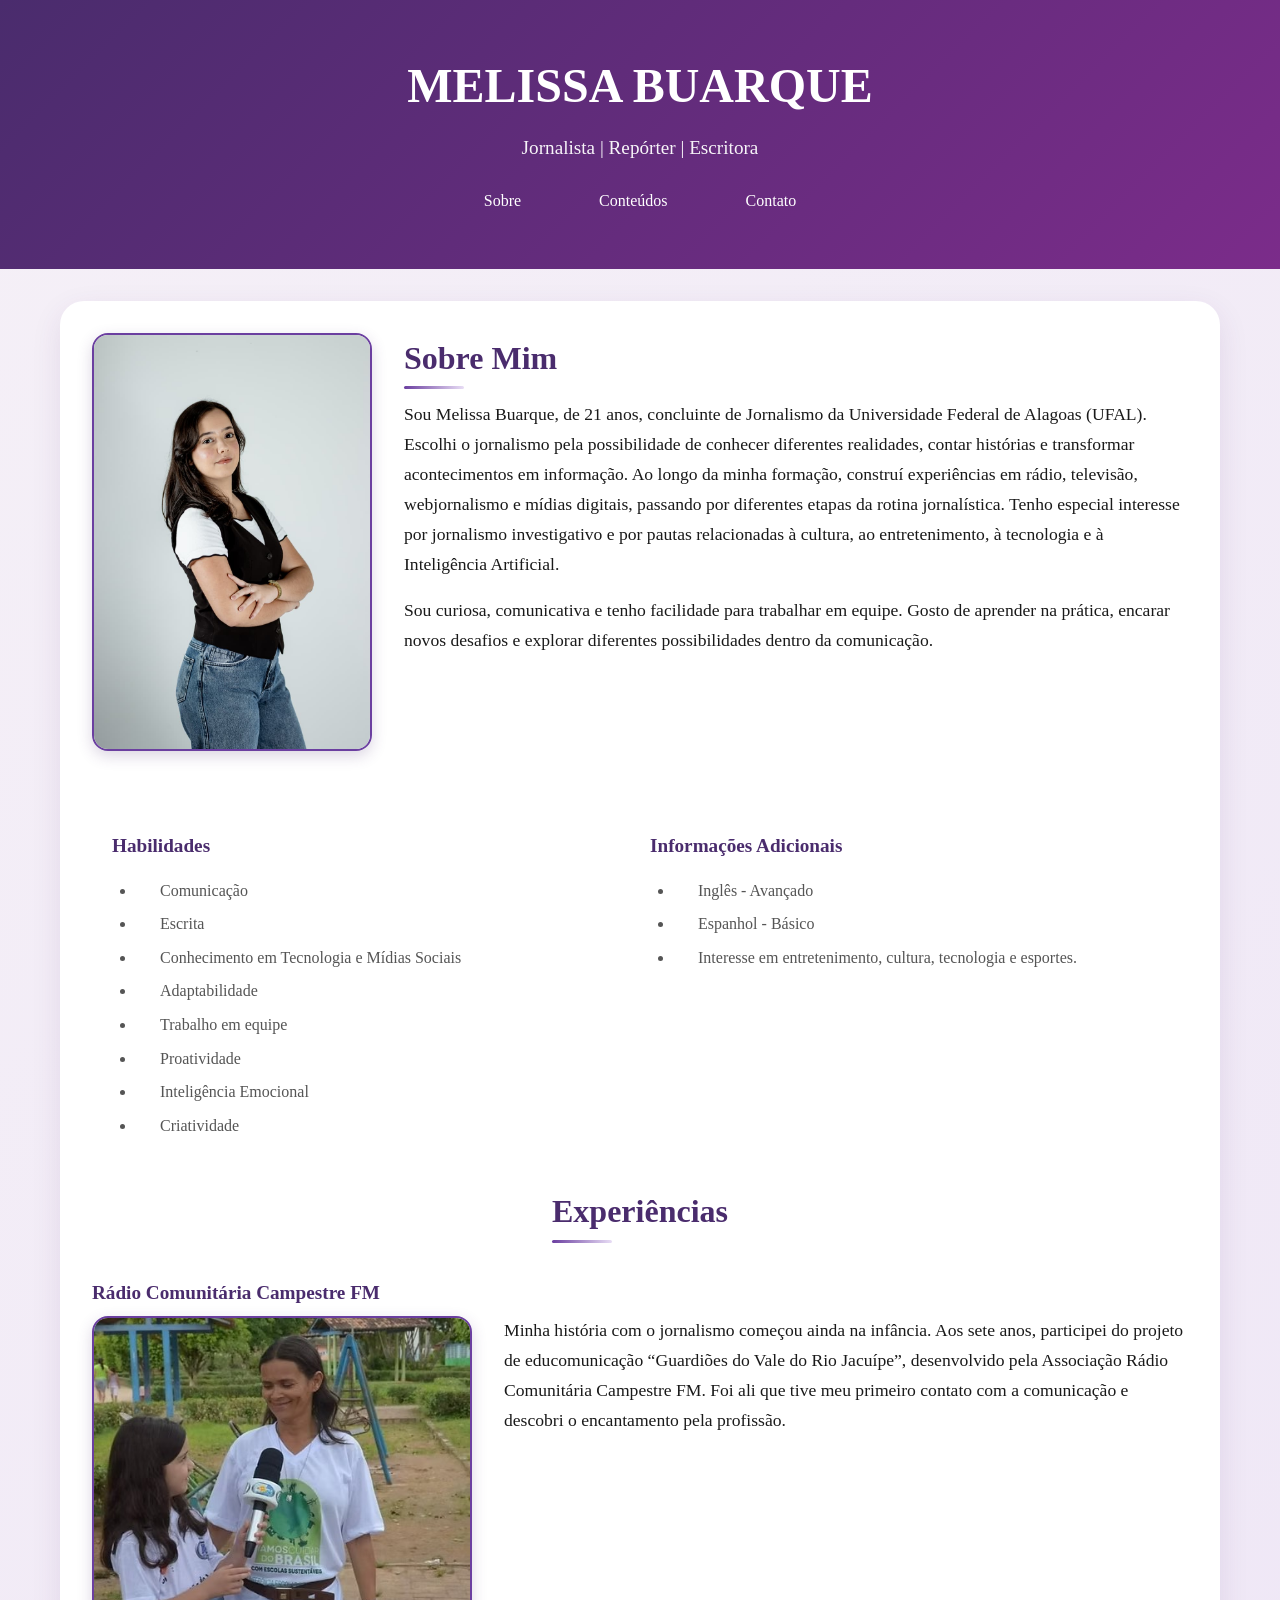
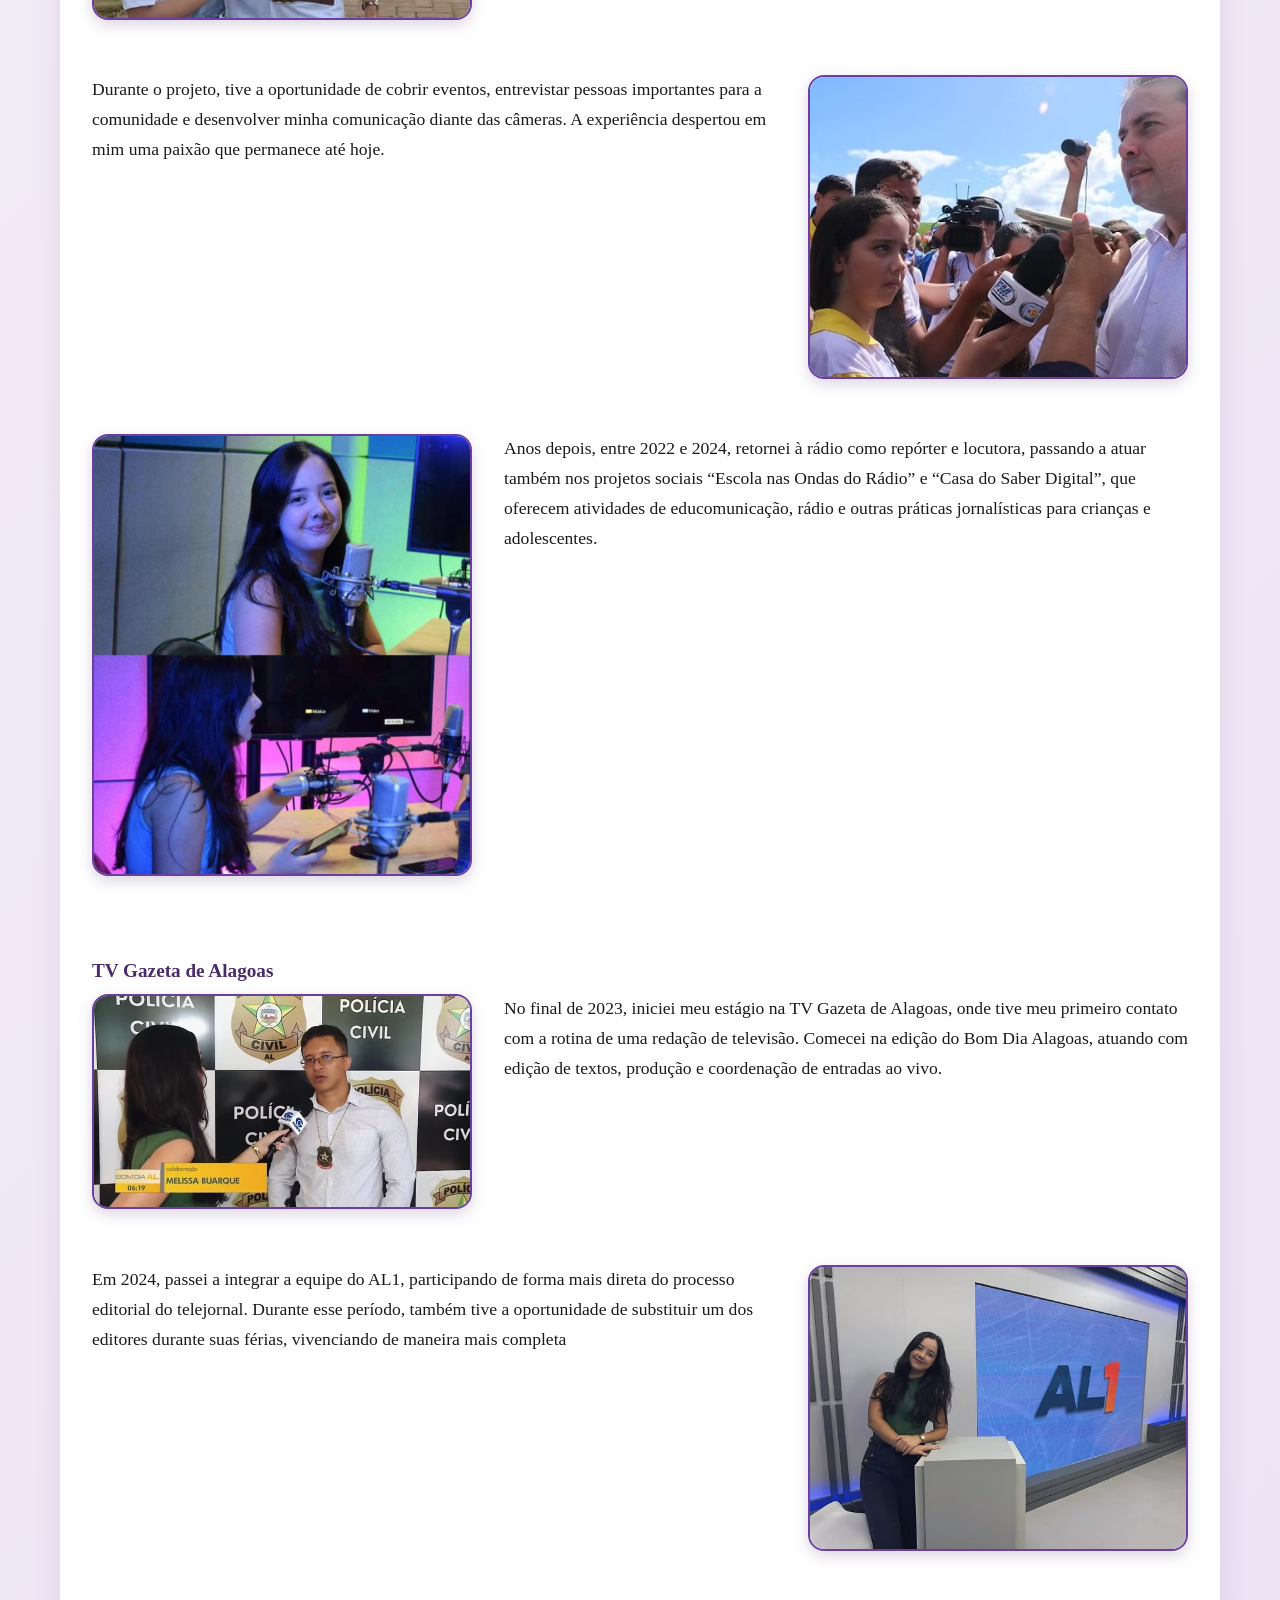
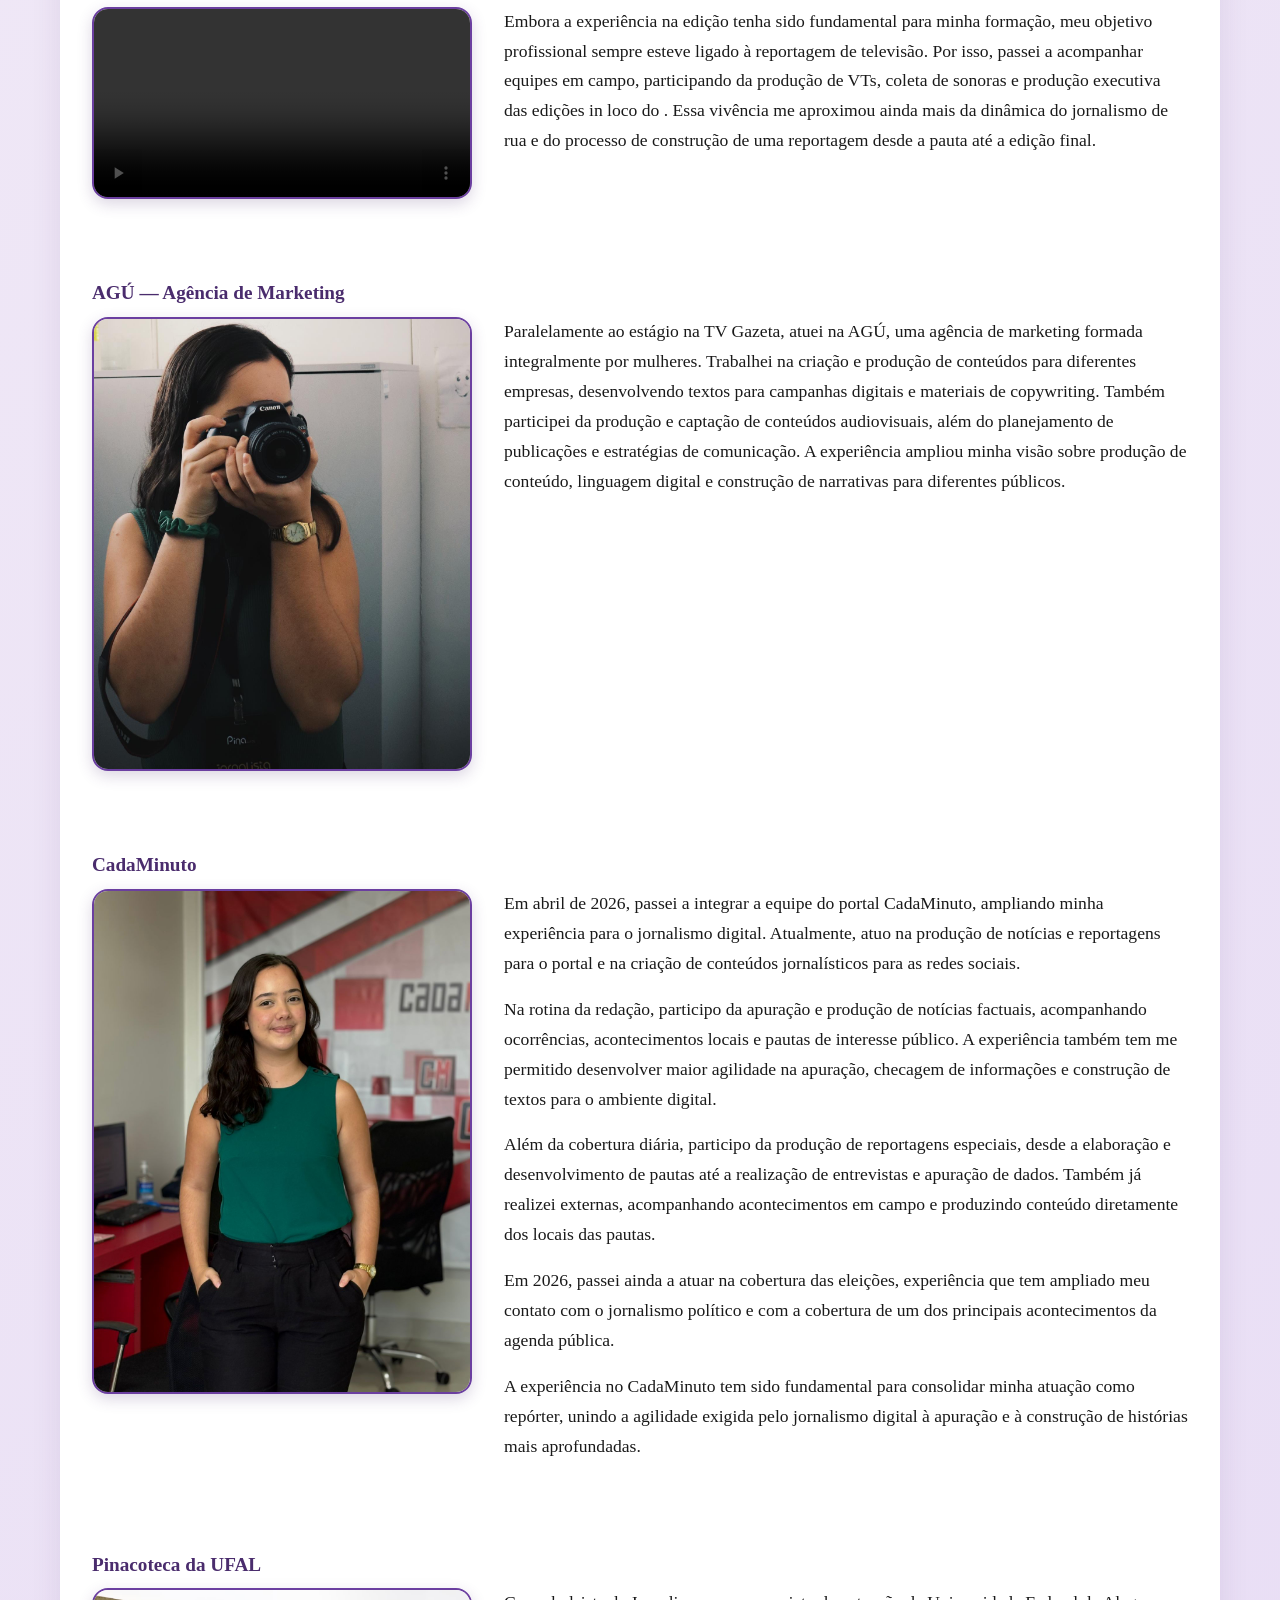
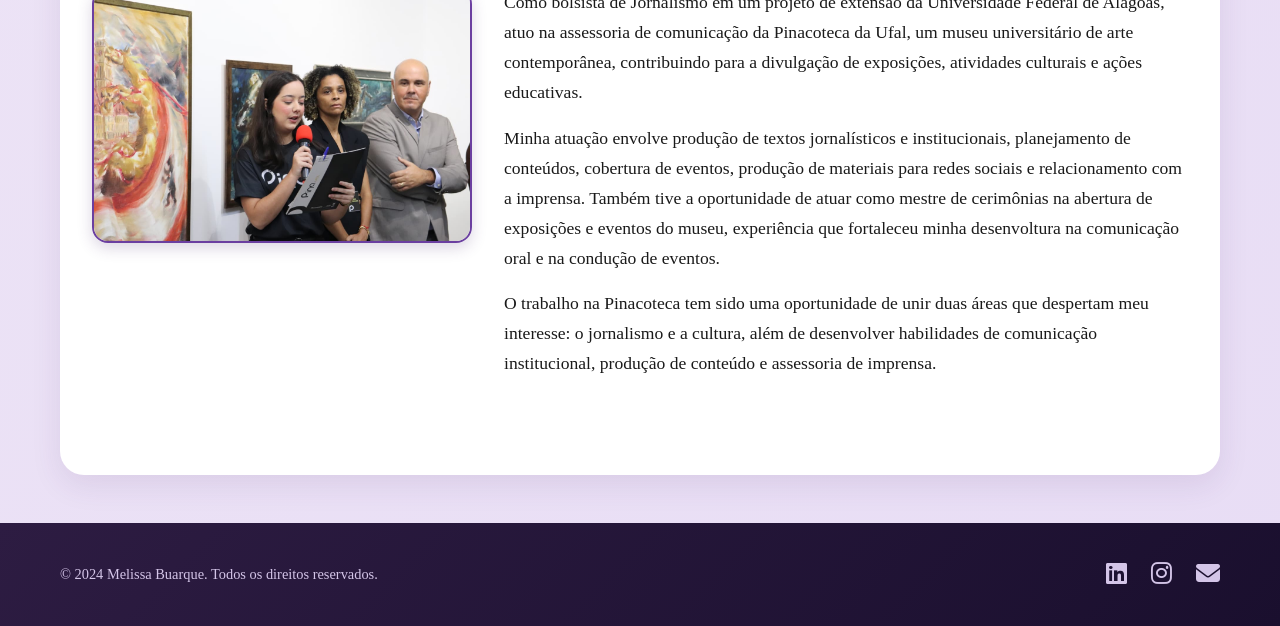
==== index.html @ 9eb751c6 "rename sobre.html to index.html" ====
<!DOCTYPE html>
<html lang="pt-br">

<head>
    <meta charset="UTF-8">
    <meta name="viewport" content="width=device-width, initial-scale=1.0">
    <title>Melissa Buarque - sobre</title>
    <link rel="stylesheet" href="css/style.css">
    <link rel="stylesheet" href="https://cdnjs.cloudflare.com/ajax/libs/font-awesome/6.5.1/css/all.min.css">
    <script src="js/backtop.js" defer></script>
</head>

<body>
    <!-- ========== HEADER (carregado via JS) ========== -->
    <div id="header-placeholder"></div>

    <main class="container">

        <section class="page">
            <div class="sobre-grid">
                <div class="imagem">
                    <img src="fotos-mel/mel-1.jpeg" alt="Melissa Buarque" id="foto-perfil">
                </div>

                <div class="texto">
                    <h2>Sobre Mim</h2>
                    <p>Sou Melissa Buarque, de 21 anos, concluinte de Jornalismo da Universidade Federal de Alagoas
                        (UFAL).
                        Escolhi o jornalismo pela possibilidade de conhecer diferentes realidades, contar histórias e
                        transformar acontecimentos em informação.
                        Ao longo da minha formação, construí experiências em rádio, televisão, webjornalismo e mídias
                        digitais, passando por diferentes etapas da rotina jornalística. Tenho especial interesse por
                        jornalismo investigativo e por pautas relacionadas à cultura, ao entretenimento, à tecnologia e
                        à
                        Inteligência Artificial.
                    </p>

                    <p>
                        Sou curiosa, comunicativa e tenho facilidade para trabalhar em equipe. Gosto de aprender na
                        prática,
                        encarar novos desafios e explorar diferentes possibilidades dentro da comunicação.
                    </p>
                </div>
            </div>

            <div class="info-grid">
                <div class="texto">
                    <h3>Habilidades</h3>
                    <ul class="lista-habilidades">
                        <li>Comunicação</li>
                        <li>Escrita</li>
                        <li>Conhecimento em Tecnologia e Mídias Sociais</li>
                        <li>Adaptabilidade</li>
                        <li>Trabalho em equipe</li>
                        <li>Proatividade</li>
                        <li>Inteligência Emocional</li>
                        <li>Criatividade</li>
                    </ul>
                </div>

                <div class="texto">
                    <h3>Informações Adicionais</h3>
                    <ul>
                        <li>Inglês - Avançado</li>
                        <li>Espanhol - Básico</li>
                        <li>Interesse em entretenimento, cultura, tecnologia e esportes.</li>
                    </ul>
                </div>
            </div>

            <div class="exp-grid">
                <div class="exp-titulo">
                    <h2>Experiências</h2>
                </div>

                <div class="texto">
                    <h3>Rádio Comunitária Campestre FM</h3>
                </div>

                <div class="exp-bloco">
                    <div class="imagem">
                        <img src="fotos-mel/mel-2.jpeg" alt="Melissa Buarque" id="foto-perfil">
                    </div>

                    <div class="texto">
                        <p>
                            Minha história com o jornalismo começou ainda na infância. Aos sete anos, participei do
                            projeto de educomunicação “Guardiões do Vale do Rio Jacuípe”, desenvolvido pela Associação
                            Rádio Comunitária Campestre FM. Foi ali que tive meu primeiro contato com a comunicação e
                            descobri o encantamento pela profissão.
                        </p>
                    </div>
                </div>

                <div class="exp-bloco-reverse">
                    <div class="texto">
                        <p>
                            Durante o projeto, tive a oportunidade de cobrir eventos, entrevistar pessoas importantes
                            para a comunidade e desenvolver minha comunicação diante das câmeras. A experiência
                            despertou em mim uma paixão que permanece até hoje.
                        </p>
                    </div>

                    <div class="imagem">
                        <img src="fotos-mel/mel-3.jpeg" alt="Melissa Buarque" id="foto-perfil">
                    </div>
                </div>

                <div class="exp-bloco">
                    <div class="imagem">
                        <img src="fotos-mel/mel-4.jpeg" alt="Melissa Buarque" id="foto-perfil">
                    </div>

                    <div class="texto">
                        <p>
                            Anos depois, entre 2022 e 2024, retornei à rádio como repórter e locutora, passando a atuar
                            também nos projetos sociais “Escola nas Ondas do Rádio” e “Casa do Saber Digital”, que
                            oferecem atividades de educomunicação, rádio e outras práticas jornalísticas para crianças e
                            adolescentes.
                        </p>
                    </div>
                </div>

                <div class="texto">
                    <h3>TV Gazeta de Alagoas</h3>
                </div>

                <div class="exp-bloco">
                    <div class="imagem">
                        <img src="fotos-mel/mel-5.jpeg" alt="Melissa Buarque" id="foto-perfil">
                    </div>

                    <div class="texto">
                        <p>
                            No final de 2023, iniciei meu estágio na TV Gazeta de Alagoas, onde tive meu primeiro
                            contato
                            com a rotina de uma redação de televisão. Comecei na edição do Bom Dia Alagoas, atuando com
                            edição de textos, produção e coordenação de entradas ao vivo.
                        </p>
                    </div>
                </div>

                <div class="exp-bloco-reverse">
                    <div class="texto">
                        <p>
                            Em 2024, passei a integrar a equipe do AL1, participando de forma mais direta do processo
                            editorial do telejornal. Durante esse período, também tive a oportunidade de substituir um
                            dos editores durante suas férias, vivenciando de maneira mais completa
                        </p>
                    </div>

                    <div class="imagem">
                        <img src="fotos-mel/mel-6.jpeg" alt="Melissa Buarque" id="foto-perfil">
                    </div>
                </div>

                <div class="exp-bloco">
                    <div class="video-container">
                        <video controls width="100%" height="auto" id="foto-perfil">
                            <source src="fotos-mel/mel-video.mp4" type="video/mp4">
                            Seu navegador não suporta a reprodução de vídeos.
                        </video>
                    </div>

                    <div class="texto">
                        <p>
                            Embora a experiência na edição tenha sido fundamental para minha formação, meu objetivo
                            profissional sempre esteve ligado à reportagem de televisão. Por isso, passei a acompanhar
                            equipes em campo, participando da produção de VTs, coleta de sonoras e produção executiva
                            das edições in loco do . Essa vivência me aproximou ainda mais da dinâmica do jornalismo de
                            rua e do processo de construção de uma reportagem desde a pauta até a edição final.
                        </p>
                    </div>
                </div>

                <div class="texto">
                    <h3>AGÚ — Agência de Marketing</h3>
                </div>

                <div class="exp-bloco">
                    <div class="imagem">
                        <img src="fotos-mel/mel-7.jpeg" alt="Melissa Buarque" id="foto-perfil">
                    </div>

                    <div class="texto">
                        <p>
                            Paralelamente ao estágio na TV Gazeta, atuei na AGÚ, uma agência de marketing formada
                            integralmente por mulheres. Trabalhei na criação e produção de conteúdos para diferentes
                            empresas, desenvolvendo textos para campanhas digitais e materiais de copywriting.
                            Também participei da produção e captação de conteúdos audiovisuais, além do planejamento de
                            publicações e estratégias de comunicação. A experiência ampliou minha visão sobre produção
                            de conteúdo, linguagem digital e construção de narrativas para diferentes públicos.

                        </p>
                    </div>
                </div>

                <div class="texto">
                    <h3>CadaMinuto</h3>
                </div>

                <div class="exp-bloco">
                    <div class="imagem">
                        <img src="fotos-mel/mel-8.jpeg" alt="Melissa Buarque" id="foto-perfil">
                    </div>

                    <div class="texto">
                        <p>
                            Em abril de 2026, passei a integrar a equipe do portal CadaMinuto, ampliando minha
                            experiência para o jornalismo digital. Atualmente, atuo na produção de notícias e
                            reportagens para o portal e na criação de conteúdos jornalísticos para as redes sociais.
                        </p>

                        <p>
                            Na rotina da redação, participo da apuração e produção de notícias factuais, acompanhando
                            ocorrências, acontecimentos locais e pautas de interesse público. A experiência também tem
                            me permitido desenvolver maior agilidade na apuração, checagem de informações e construção
                            de textos para o ambiente digital.
                        </p>

                        <p>
                            Além da cobertura diária, participo da produção de reportagens especiais, desde a elaboração
                            e desenvolvimento de pautas até a realização de entrevistas e apuração de dados. Também já
                            realizei externas, acompanhando acontecimentos em campo e produzindo conteúdo diretamente
                            dos locais das pautas.
                        </p>

                        <p>
                            Em 2026, passei ainda a atuar na cobertura das eleições, experiência que tem ampliado meu
                            contato com o jornalismo político e com a cobertura de um dos principais acontecimentos da
                            agenda pública.
                        </p>

                        <p>
                            A experiência no CadaMinuto tem sido fundamental para consolidar minha atuação como
                            repórter, unindo a agilidade exigida pelo jornalismo digital à apuração e à construção de
                            histórias mais aprofundadas.
                        </p>
                    </div>
                </div>

                <div class="texto">
                    <h3>Pinacoteca da UFAL</h3>
                </div>

                <div class="exp-bloco">
                    <div class="imagem">
                        <img src="fotos-mel/mel-9.jpeg" alt="Melissa Buarque" id="foto-perfil">
                    </div>

                    <div class="texto">
                        <p>
                            Como bolsista de Jornalismo em um projeto de extensão da Universidade Federal de Alagoas,
                            atuo na assessoria de comunicação da Pinacoteca da Ufal, um museu universitário de arte
                            contemporânea, contribuindo para a divulgação de exposições, atividades culturais e ações
                            educativas.
                        </p>

                        <p>
                            Minha atuação envolve produção de textos jornalísticos e institucionais, planejamento de
                            conteúdos, cobertura de eventos, produção de materiais para redes sociais e relacionamento
                            com a imprensa. Também tive a oportunidade de atuar como mestre de cerimônias na abertura de
                            exposições e eventos do museu, experiência que fortaleceu minha desenvoltura na comunicação
                            oral e na condução de eventos.
                        </p>

                        <p>
                            O trabalho na Pinacoteca tem sido uma oportunidade de unir duas áreas que despertam meu
                            interesse: o jornalismo e a cultura, além de desenvolver habilidades de comunicação
                            institucional, produção de conteúdo e assessoria de imprensa.
                        </p>
                    </div>
                </div>
            </div>
        </section>


    </main>

    <div id="footer-placeholder"></div>

    <script>
        fetch('components/header.html')
            .then(response => response.text())
            .then(data => document.getElementById('header-placeholder').innerHTML = data);

        fetch('components/footer.html')
            .then(response => response.text())
            .then(data => document.getElementById('footer-placeholder').innerHTML = data);
    </script>
</body>

</html>
---- css/style.css ----
/* ============================================================ */
/* RESET E ESTILOS BASE                                         */
/* ============================================================ */
* {
    margin: 0;
    padding: 0;
    box-sizing: border-box;
}

html {
    scroll-behavior: smooth;
}

body {
    font-family: 'Poppins', 'Georgia', serif;
    line-height: 1.6;
    color: #1a1a1a;
    background: linear-gradient(135deg, #f5f0f7 0%, #e8ddf5 100%);
    min-height: 100vh;
}

.container {
    max-width: 1200px;
    margin: 0 auto;
    padding: 0 20px;
}

/* ============================================================ */
/* HEADER E NAVEGAÇÃO                                           */
/* ============================================================ */
header {
    background: linear-gradient(135deg, #4a2c6d 0%, #7b2c8a 50%, #4a2c6d 100%);
    background-size: 200% 200%;
    animation: gradientShift 5s ease infinite;
    color: white;
    padding: 3rem 0;
    text-align: center;
    margin-bottom: 2rem;
    position: relative;
    overflow: hidden;
}

header h1 {
    font-size: 3rem;
    margin-bottom: 0.5rem;
    position: relative;
    animation: fadeInDown 0.8s ease;
}

.tagline {
    font-size: 1.2rem;
    opacity: 0.95;
    margin-bottom: 1rem;
    animation: fadeInUp 0.8s ease;
}

nav {
    display: flex;
    justify-content: center;
    flex-wrap: wrap;
    gap: 0.5rem;
}

nav a {
    color: white;
    text-decoration: none;
    margin: 0 15px;
    padding: 8px 20px;
    border-radius: 25px;
    transition: all 0.3s ease;
    position: relative;
    display: inline-block;
}

nav a:hover {
    background: rgba(255, 255, 255, 0.2);
    transform: translateY(-2px);
}

/* ============================================================ */
/* PÁGINA – ESTRUTURA PRINCIPAL                          */
/* ============================================================ */
.page {
    background: white;
    border-radius: 24px;
    padding: 2rem;
    margin: 2rem 0;
    box-shadow: 0 10px 30px rgba(74, 44, 109, 0.1);
    animation: fadeIn 1s ease;
}

/* ----- INTRODUÇÃO (foto + texto) ----- */
.sobre-grid {
    display: grid;
    grid-template-columns: 280px 1fr;
    gap: 2rem;
    align-items: start;
    margin-bottom: 3rem;
}

.imagem {
    text-align: center;
}

#foto-perfil {
    width: 100%;
    max-width: 400px;
    height: auto;
    border-radius: 16px;
    object-fit: cover;
    border: 2px solid #6b3fa0;
    box-shadow: 0 5px 15px rgba(74, 44, 109, 0.2);
    transition: box-shadow 0.3s ease;
}

#foto-perfil:hover {
    box-shadow: 0 8px 25px rgba(74, 44, 109, 0.3);
}

/* ----- HABILIDADES E INFORMAÇÕES ----- */
.info-grid {
    display: grid;
    grid-template-columns: 1fr 1fr;
    padding-left: 20px;
    margin-bottom: 2rem;
}

/* ----- EXPERIÊNCIAS ----- */
.exp-grid {
    display: grid;
    grid-template-rows: auto;
}

.exp-titulo {
    text-align: center;
}

.exp-bloco {
    display: grid;
    grid-template-columns: 380px 1fr;
    gap: 2rem;
    align-items: start;
    margin-bottom: 3rem;
}

.exp-bloco-reverse {
    display: grid;
    grid-template-columns: 1fr 380px;
    gap: 2rem;
    align-items: start;
    margin-bottom: 3rem;
}

/* ----- CONTEÚDOS ----- */
.conteudo-card {
    display: grid;
    grid-template-columns: 250px 1fr;
    gap: 2rem;
    margin-bottom: 3rem;
    animation: fadeInUp 1s ease forwards;
    box-shadow: 0 5px 20px rgba(74, 44, 109, 0.15);
}

article .data {
    font-size: 0.85rem;
    color: #8b6cb0;
    margin-bottom: 1rem;
    font-family: 'Courier New', monospace;
    display: inline-block;
    padding: 2px 8px;
    background: #f5f0f7;
    border-radius: 20px;
}

article #foto-conteudo {
    width: 100%;
    max-width: 400px;
    height: auto;
    border-radius: 16px;
    object-fit: cover;
    box-shadow: 0 5px 15px rgba(74, 44, 109, 0.2);
    transition: box-shadow 0.3s ease;
}

.categoria-tag {
    display: inline-block;
    font-size: 0.7rem;
    letter-spacing: 0.06rem;
    text-transform: uppercase;
    color: #6b3fa0;
    background: #f5f0f7;
    border-radius: 999px;
    padding: 0.28rem 0.75rem;
}

.card-link {
    display: inline-block;
    color: #6b3fa0;
    text-decoration: none;
    font-weight: bold;
    position: relative;
    padding-bottom: 2px;
}

.card-link::after {
    content: '';
    position: absolute;
    width: 0;
    height: 2px;
    bottom: 0;
    left: 0;
    background: #6b3fa0;
    transition: width 0.3s ease;
}

.card-link:hover::after {
    width: 100%;
}

.categoria-header a {
    color: #6b3fa0;
    font-weight: bold;
    text-decoration: none;
}


/* ----- ESTILOS COMUNS PARA TEXTOS DENTRO DE .exp-bloco----- */
.exp-titulo h2 {
    color: #4a2c6d;
    font-size: 2rem;
    margin-bottom: 1rem;
    position: relative;
    display: inline-block;
}

.exp-titulo h2::after {
    content: '';
    position: absolute;
    bottom: -5px;
    left: 0;
    width: 60px;
    height: 3px;
    background: linear-gradient(90deg, #6b3fa0, #e8ddf5);
    border-radius: 3px;
}

/* ----- ESTILOS COMUNS PARA TEXTOS DENTRO DE .categoria-header----- */
.categoria-header {
    display: flex;
    align-items: baseline;
    justify-content: space-between;
    gap: 1rem;
    margin-bottom: 0.5rem;
}

.categoria-header h2 {
    color: #4a2c6d;
    font-size: 2rem;
    margin-bottom: 1rem;
    position: relative;
    display: inline-block;
}

.categoria-header h2::after {
    content: '';
    position: absolute;
    bottom: -5px;
    left: 0;
    width: 1100px;
    height: 2px;
    background: #6b3fa0;
    border-radius: 3px;
}

/* ----- ESTILOS COMUNS PARA TEXTOS DENTRO DE .texto E #conteudo-texto ----- */
.texto h2,
#conteudo-texto h2 {
    color: #4a2c6d;
    font-size: 2rem;
    margin-bottom: 1rem;
    position: relative;
    display: inline-block;
}

.texto h2::after {
    content: '';
    position: absolute;
    bottom: -5px;
    left: 0;
    width: 60px;
    height: 3px;
    background: linear-gradient(90deg, #6b3fa0, #e8ddf5);
    border-radius: 3px;
}

.texto p,
#conteudo-texto p {
    margin-bottom: 1rem;
    font-size: 1.1rem;
    line-height: 1.7;
}

.texto h3,
#conteudo-texto h3 {
    color: #4a2c6d;
    margin: 1.5rem 0 0.5rem;
    font-size: 1.2rem;
    display: inline-block;
}

.texto ul,
#conteudo-texto ul {
    margin: 0.5rem 0 1rem 1.5rem;
}

.texto li,
#conteudo-texto li {
    margin: 0.5rem 0;
    color: #555;
    padding-left: 1.5rem;
    position: relative;
}

/* Página da matéria individual */
.materia-container {
    max-width: 800px;
    animation: fadeIn 0.6s ease;
}

article {
    background: white;
    padding: 2rem;
    border-radius: 20px;
    box-shadow: 0 10px 30px rgba(74, 44, 109, 0.1);
    margin: 2rem 0;
}

article h1 {
    font-size: 2rem;
    margin-bottom: 0.5rem;
    color: #4a2c6d;
}

article #conteudo-data {
    display: block;
    color: #8b6cb0;
    margin-bottom: 2rem;
    border-bottom: 2px solid #e8ddf5;
    padding-bottom: 0.5rem;
}

article img {
    max-width: 100%;
    height: auto;
    margin: 1rem 0;
    border-radius: 12px;
    transition: transform 0.3s ease;
}

/* ============================================================ */
/* CONTATO (ícones)                                            */
/* ============================================================ */
#contato {
    background: white;
    border-radius: 20px;
    padding: 2rem;
    margin: 2rem 0;
    box-shadow: 0 5px 20px rgba(74, 44, 109, 0.1);
}

#contato h2 {
    color: #4a2c6d;
    margin-bottom: 1rem;
}

#contato p {
    margin: 0.8rem 0;
}

#contato a {
    color: #6b3fa0;
    text-decoration: none;
    transition: all 0.3s ease;
    display: inline-block;
}

#contato a:hover {
    color: #4a2c6d;
    transform: translateX(5px);
}

.social-links {
    display: flex;
    gap: 1.5rem;
    justify-content: center;
    margin-top: 1rem;
}

.social-links a {
    color: #6b3fa0;
    font-size: 2rem;
    transition: all 0.3s ease;
    display: inline-block;
}

.social-links a:hover {
    color: #4a2c6d;
    transform: translateY(-3px);
}

/* ============================================================ */
/* FOOTER                                                       */
/* ============================================================ */
footer {
    background: linear-gradient(135deg, #2d1c42, #1a0f2e);
    color: #d4c5e8;
    padding: 2rem 0;
    margin-top: 3rem;
}

.footer-container {
    display: flex;
    justify-content: space-between;
    align-items: center;
    flex-wrap: wrap;
    gap: 1rem;
}

.copyright {
    font-size: 0.9rem;
}

.footer-social {
    display: flex;
    gap: 1.5rem;
}

.footer-social a {
    color: #d4c5e8;
    font-size: 1.5rem;
    transition: all 0.3s ease;
}

.footer-social a:hover {
    color: #6b3fa0;
    transform: translateY(-3px);
}

/* ============================================================ */
/* ANIMAÇÕES                                                    */
/* ============================================================ */
@keyframes gradientShift {
    0% {
        background-position: 0% 50%;
    }

    50% {
        background-position: 100% 50%;
    }

    100% {
        background-position: 0% 50%;
    }
}

@keyframes fadeInDown {
    from {
        opacity: 0;
        transform: translateY(-20px);
    }

    to {
        opacity: 1;
        transform: translateY(0);
    }
}

@keyframes fadeInUp {
    from {
        opacity: 0;
        transform: translateY(20px);
    }

    to {
        opacity: 1;
        transform: translateY(0);
    }
}

@keyframes fadeIn {
    from {
        opacity: 0;
    }

    to {
        opacity: 1;
    }
}

/* Botão flutuante "Voltar ao topo" */
.back-to-top {
    position: fixed;
    bottom: 30px;
    right: 30px;
    background: #6b3fa0;
    color: white;
    width: 50px;
    height: 50px;
    border-radius: 50%;
    display: flex;
    align-items: center;
    justify-content: center;
    text-decoration: none;
    opacity: 0;
    visibility: hidden;
    transition: all 0.3s ease;
    box-shadow: 0 5px 15px rgba(74, 44, 109, 0.3);
    z-index: 1000;
}

.back-to-top.show {
    opacity: 1;
    visibility: visible;
}

.back-to-top:hover {
    background: #4a2c6d;
    transform: translateY(-3px);
}

/* ============================================================ */
/* RESPONSIVIDADE                                               */
/* ============================================================ */

/* TABLET */
@media (max-width: 1023px) {

    header h1 {
        font-size: 2.5rem;
    }

    .sobre-grid {
        grid-template-columns: 220px 1fr;
    }

    .exp-bloco {
        grid-template-columns: 280px 1fr;
    }

    .exp-bloco-reverse {
        grid-template-columns: 1fr 280px;
    }

    .conteudo-card {
        grid-template-columns: 200px 1fr;
    }

}


/* MOBILE */
@media (max-width: 767px) {

    header {
        padding: 2rem 0;
    }

    header h1 {
        font-size: 2rem;
    }

    .tagline {
        font-size: 1rem;
    }

    nav {
        flex-direction: column;
        align-items: center;
    }

    nav a {
        margin: 0;
    }

    .page {
        padding: 1.2rem;
    }

    .sobre-grid {
        grid-template-columns: 1fr;
    }

    .info-grid {
        grid-template-columns: 1fr;
        padding-left: 0;
    }

    .exp-bloco {
        grid-template-columns: 1fr;
    }

    .exp-bloco-reverse {
        grid-template-columns: 1fr;
    }

    .conteudo-card {
        grid-template-columns: 1fr;
    }

    .categoria-header {
        flex-direction: column;
        align-items: flex-start;
    }

    .categoria-header h2,
    .exp-titulo h2,
    .texto h2,
    #conteudo-texto h2 {
        font-size: 1.6rem;
    }

    .texto p,
    #conteudo-texto p {
        font-size: 1rem;
    }

    .materia-container {
        width: 100%;
    }

    article {
        padding: 1.2rem;
    }

    article h1 {
        font-size: 1.6rem;
    }

    #contato {
        padding: 1.2rem;
    }

    .footer-container {
        flex-direction: column;
        text-align: center;
    }

    .back-to-top {
        width: 44px;
        height: 44px;
        right: 15px;
        bottom: 15px;
    }

}
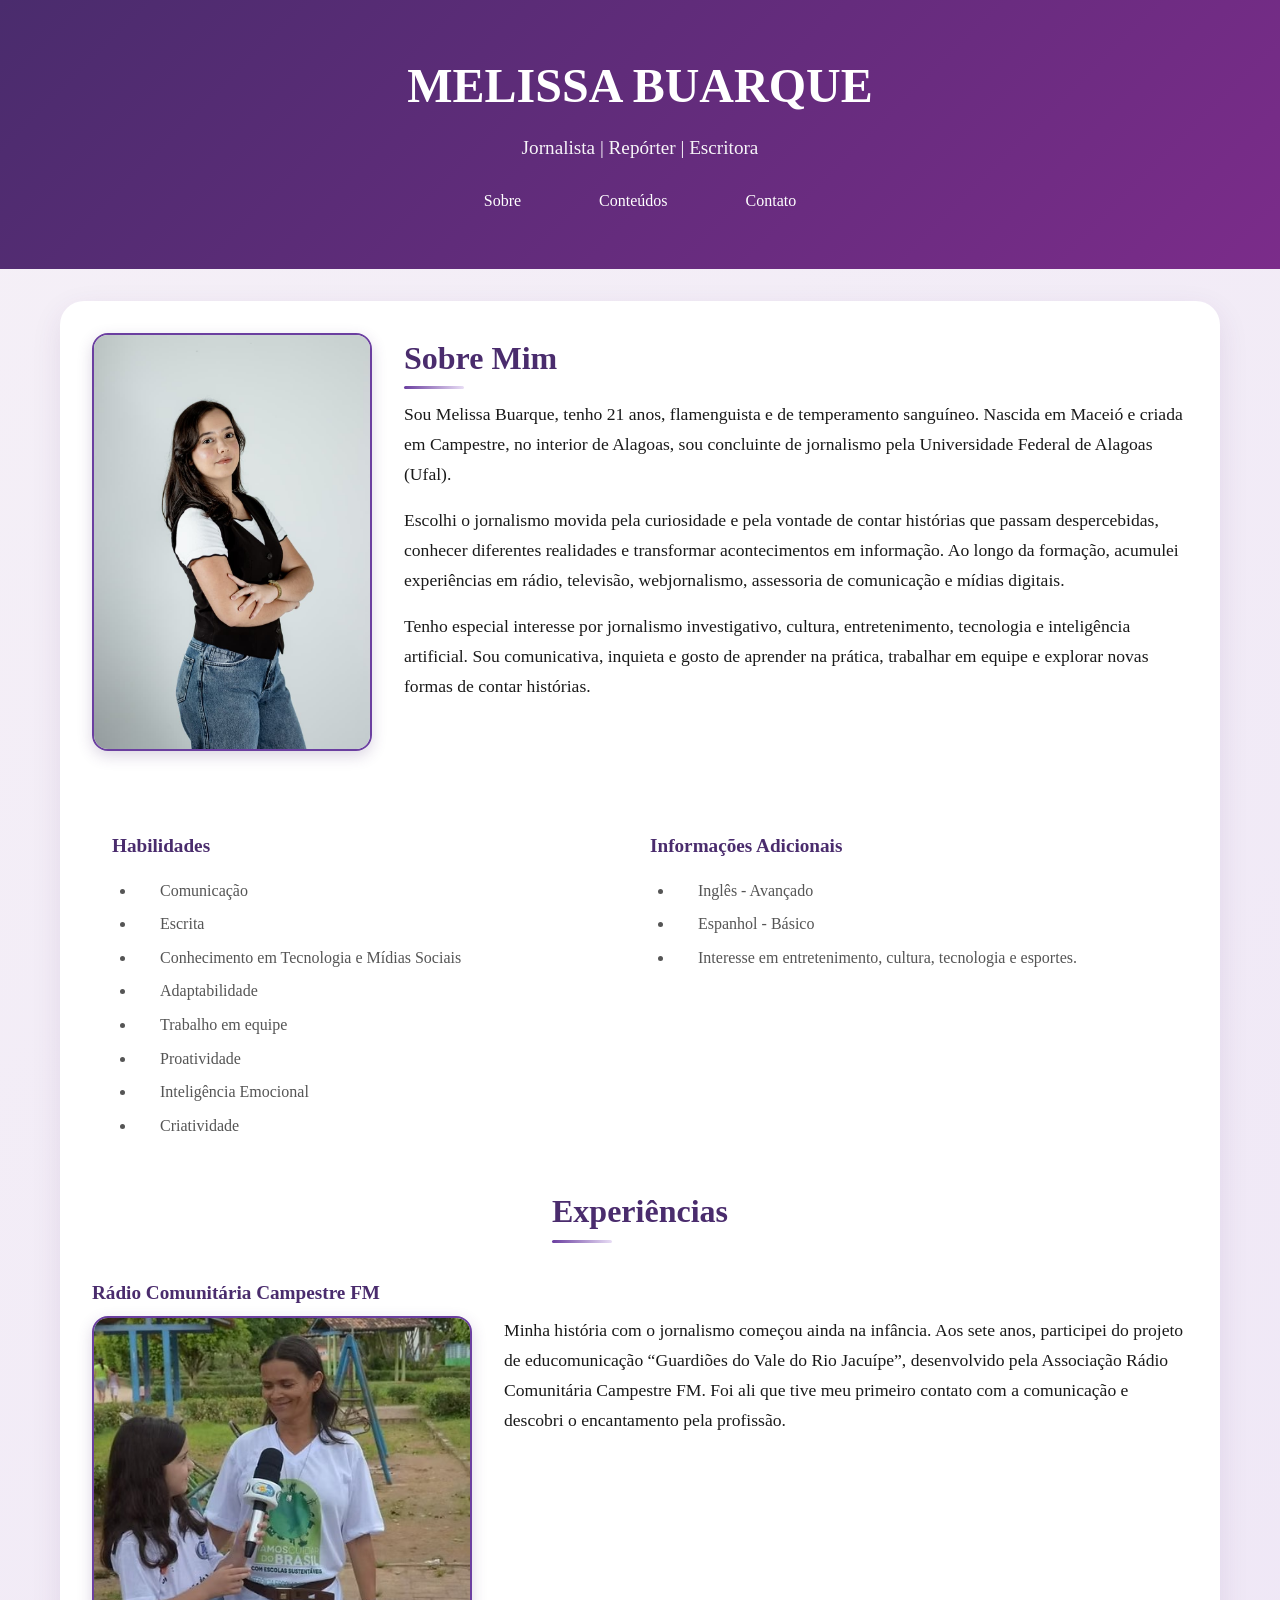
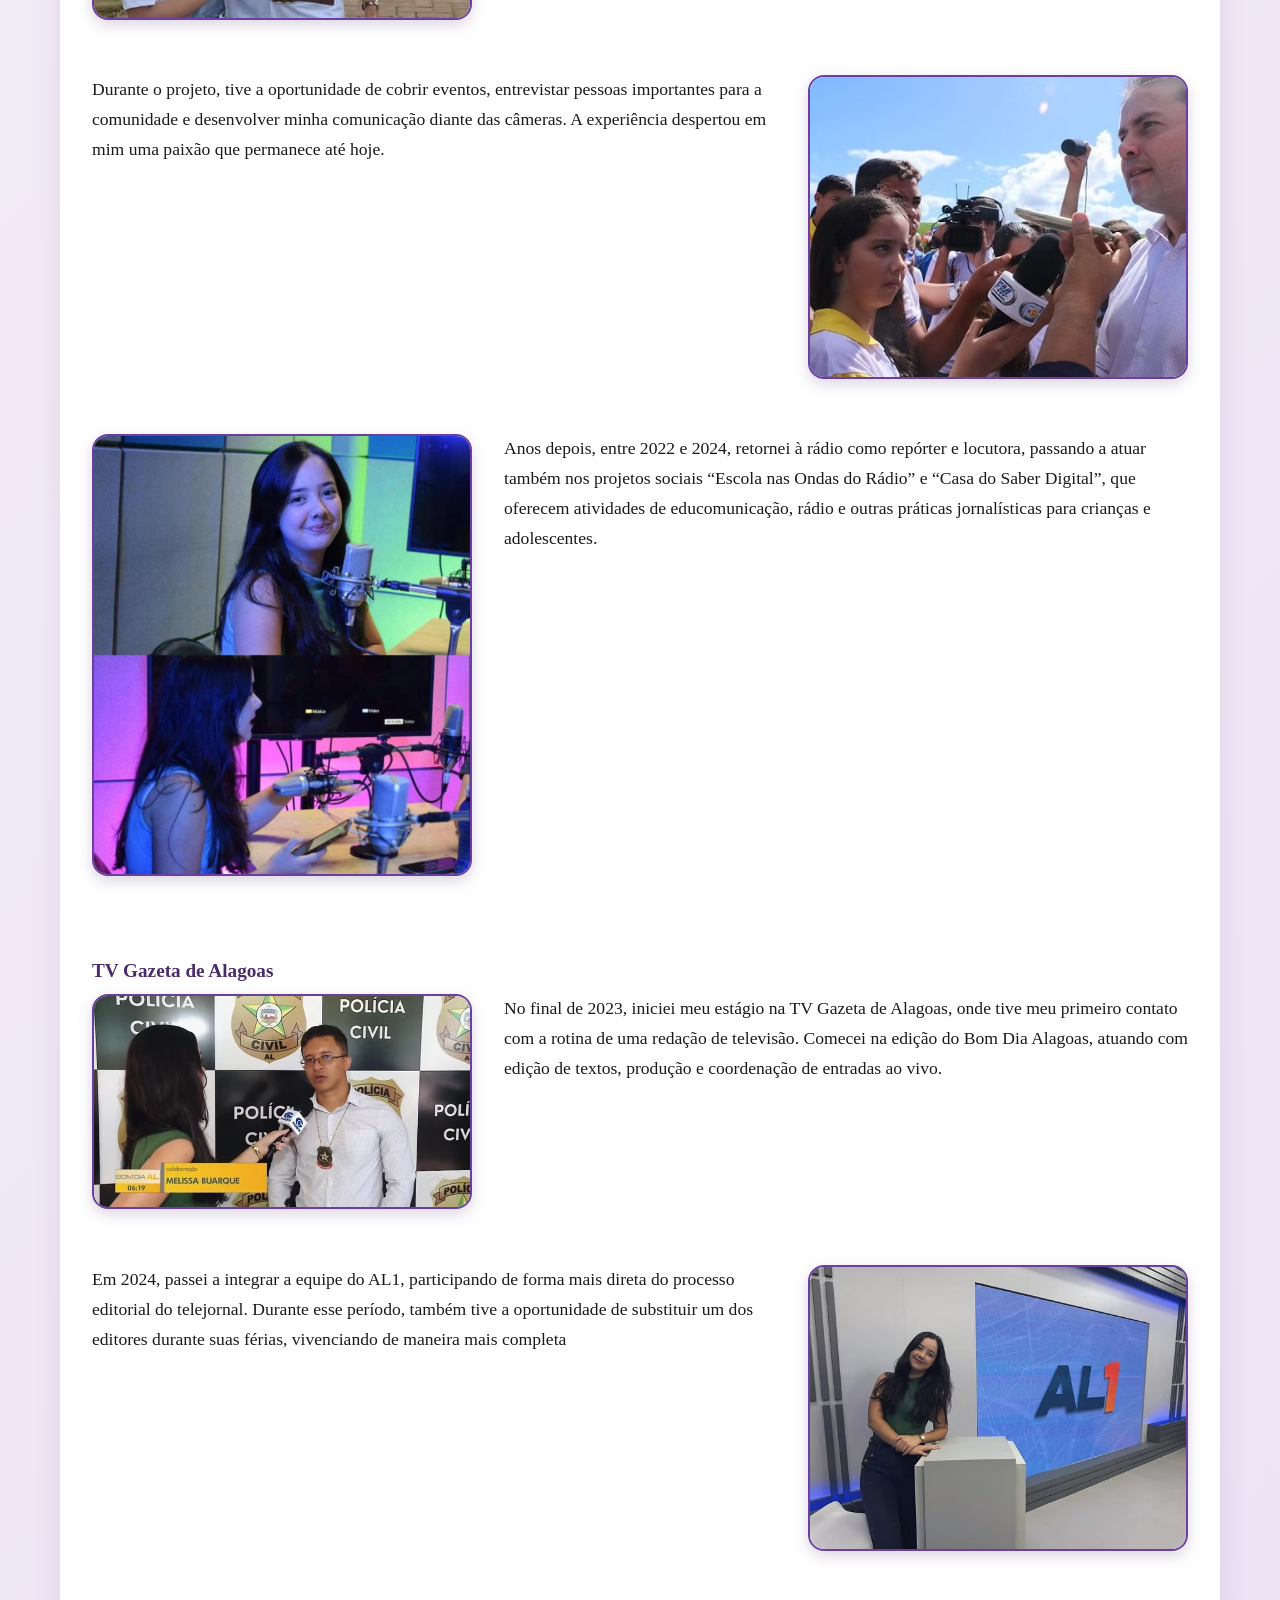
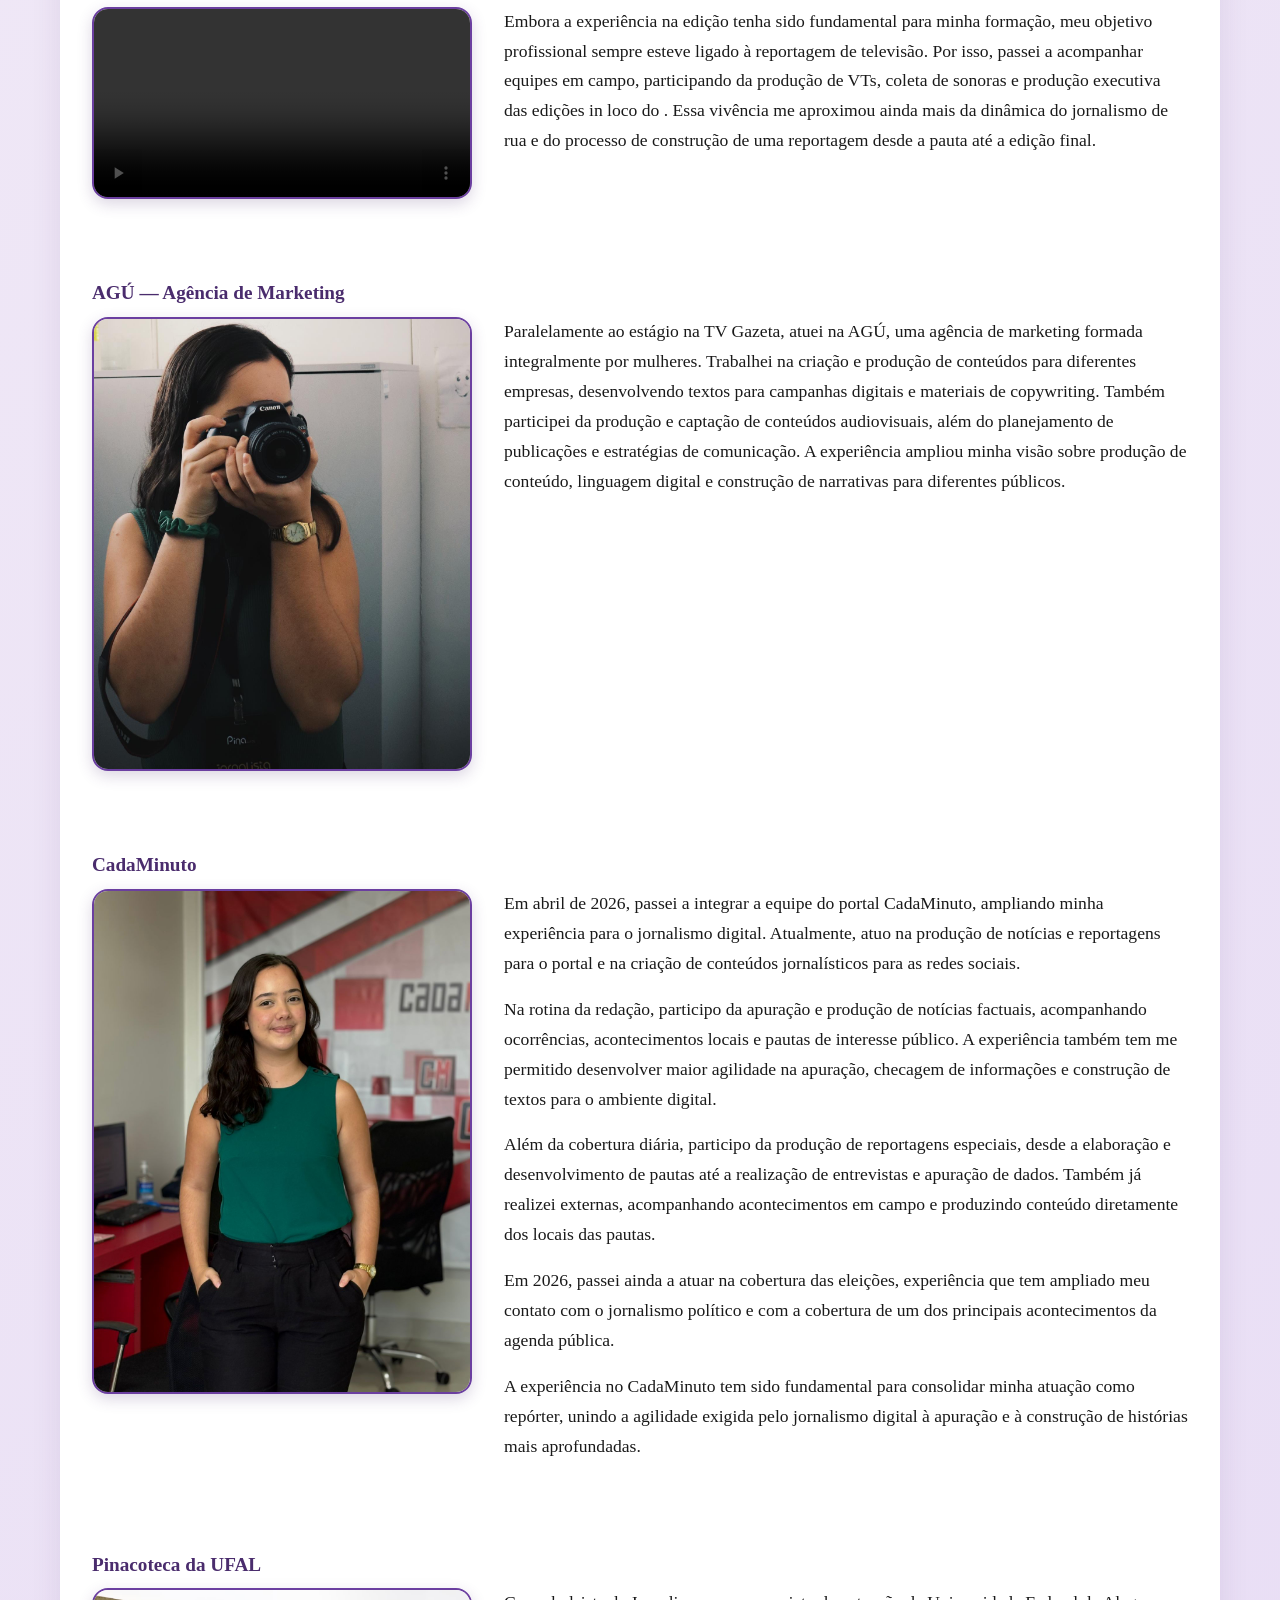
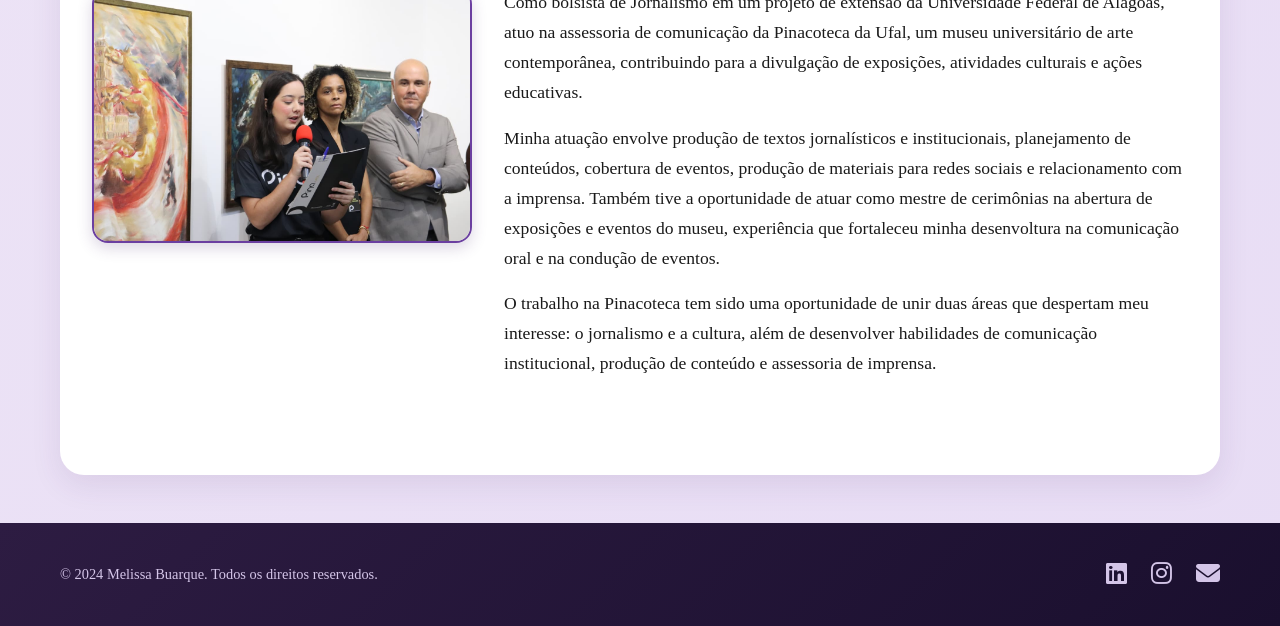
==== commit 3192a23a: "docs: change the 'about me'" ====
--- a/index.html
+++ b/index.html
@@ -24,21 +24,23 @@
 
                 <div class="texto">
                     <h2>Sobre Mim</h2>
-                    <p>Sou Melissa Buarque, de 21 anos, concluinte de Jornalismo da Universidade Federal de Alagoas
-                        (UFAL).
-                        Escolhi o jornalismo pela possibilidade de conhecer diferentes realidades, contar histórias e
-                        transformar acontecimentos em informação.
-                        Ao longo da minha formação, construí experiências em rádio, televisão, webjornalismo e mídias
-                        digitais, passando por diferentes etapas da rotina jornalística. Tenho especial interesse por
-                        jornalismo investigativo e por pautas relacionadas à cultura, ao entretenimento, à tecnologia e
-                        à
-                        Inteligência Artificial.
+                    <p>
+                        Sou Melissa Buarque, tenho 21 anos, flamenguista e de temperamento sanguíneo. Nascida em Maceió
+                        e criada em Campestre, no interior de Alagoas, sou concluinte de jornalismo pela Universidade
+                        Federal de Alagoas (Ufal).
                     </p>
 
                     <p>
-                        Sou curiosa, comunicativa e tenho facilidade para trabalhar em equipe. Gosto de aprender na
-                        prática,
-                        encarar novos desafios e explorar diferentes possibilidades dentro da comunicação.
+                        Escolhi o jornalismo movida pela curiosidade e pela vontade de contar histórias que passam
+                        despercebidas, conhecer diferentes realidades e transformar acontecimentos em informação. Ao
+                        longo da formação, acumulei experiências em rádio, televisão, webjornalismo, assessoria de
+                        comunicação e mídias digitais.
+                    </p>
+
+                    <p>
+                        Tenho especial interesse por jornalismo investigativo, cultura, entretenimento, tecnologia e
+                        inteligência artificial. Sou comunicativa, inquieta e gosto de aprender na prática, trabalhar em
+                        equipe e explorar novas formas de contar histórias.
                     </p>
                 </div>
             </div>
--- a/css/style.css
+++ b/css/style.css
@@ -501,7 +501,7 @@
 .back-to-top {
     position: fixed;
     bottom: 30px;
-    right: 30px;
+    left: 30px;
     background: #6b3fa0;
     color: white;
     width: 50px;
@@ -648,7 +648,7 @@
     .back-to-top {
         width: 44px;
         height: 44px;
-        right: 15px;
+        left: 15px;
         bottom: 15px;
     }
 
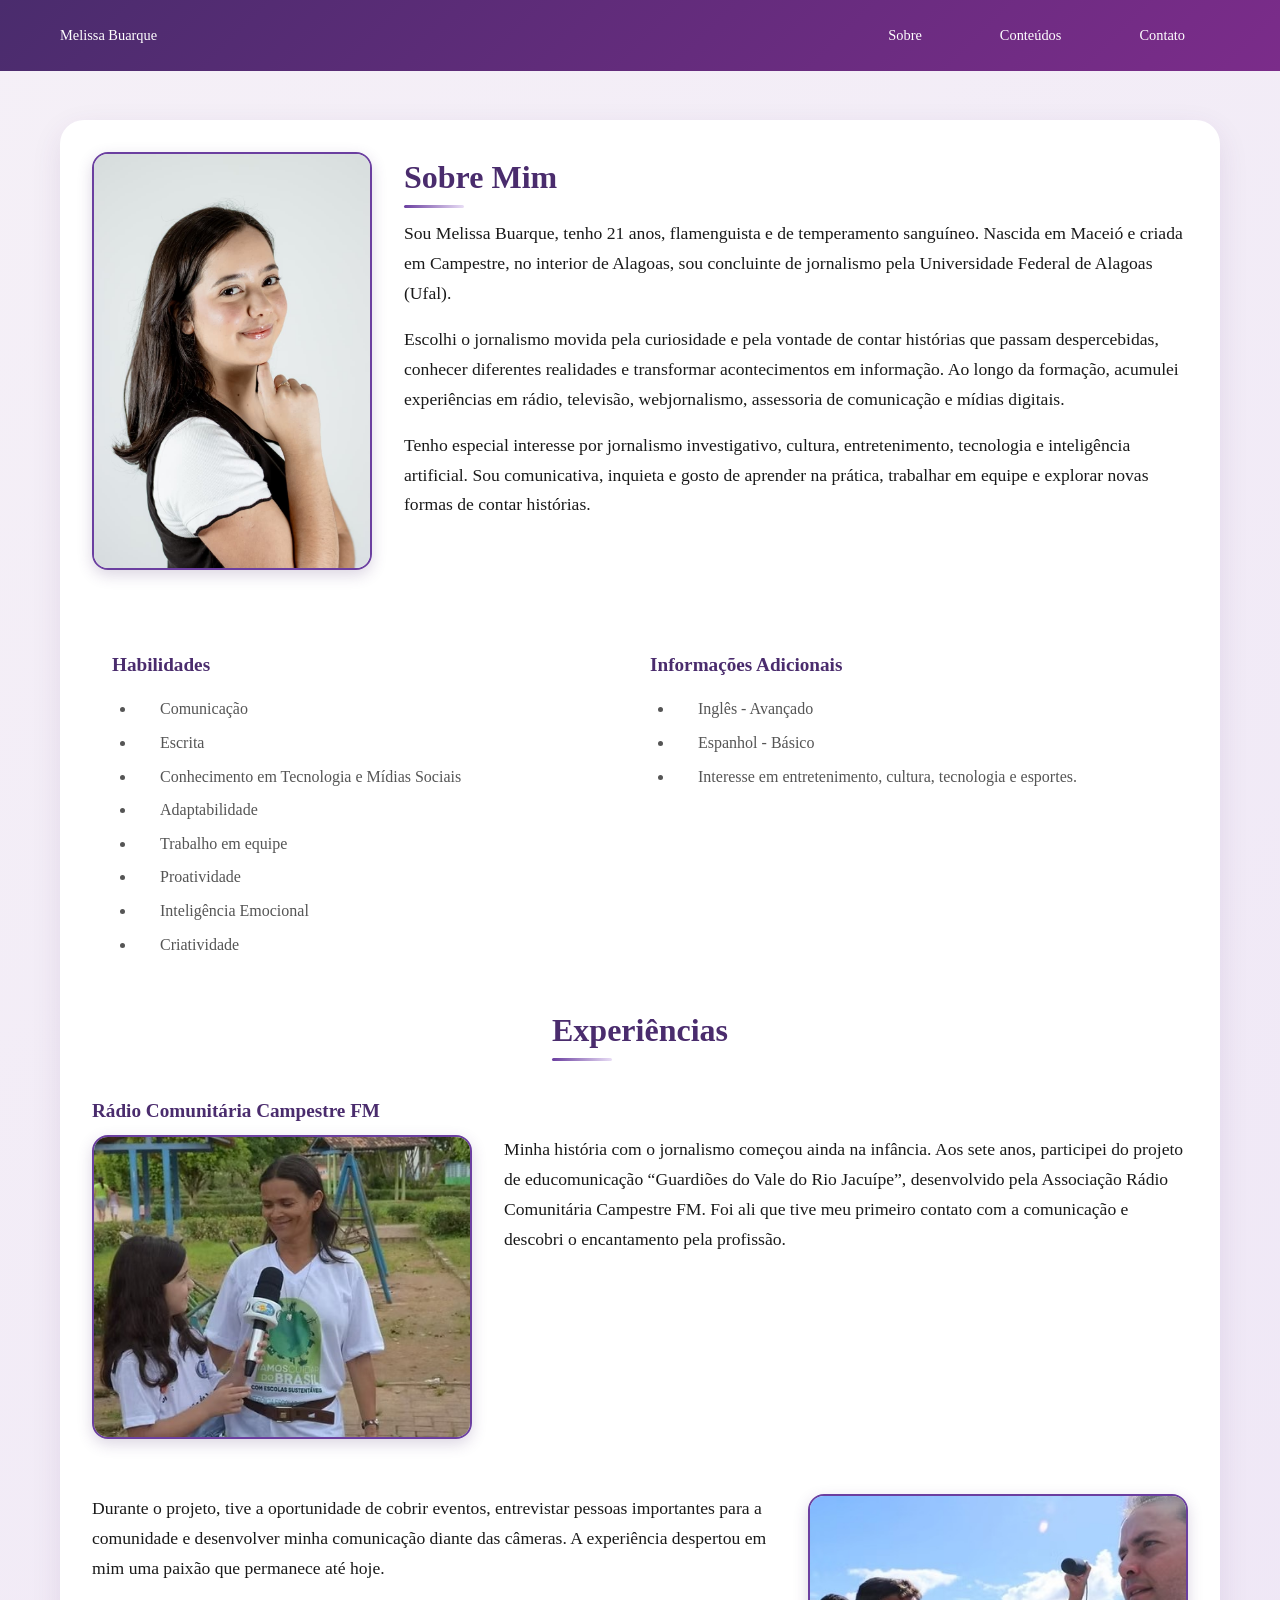
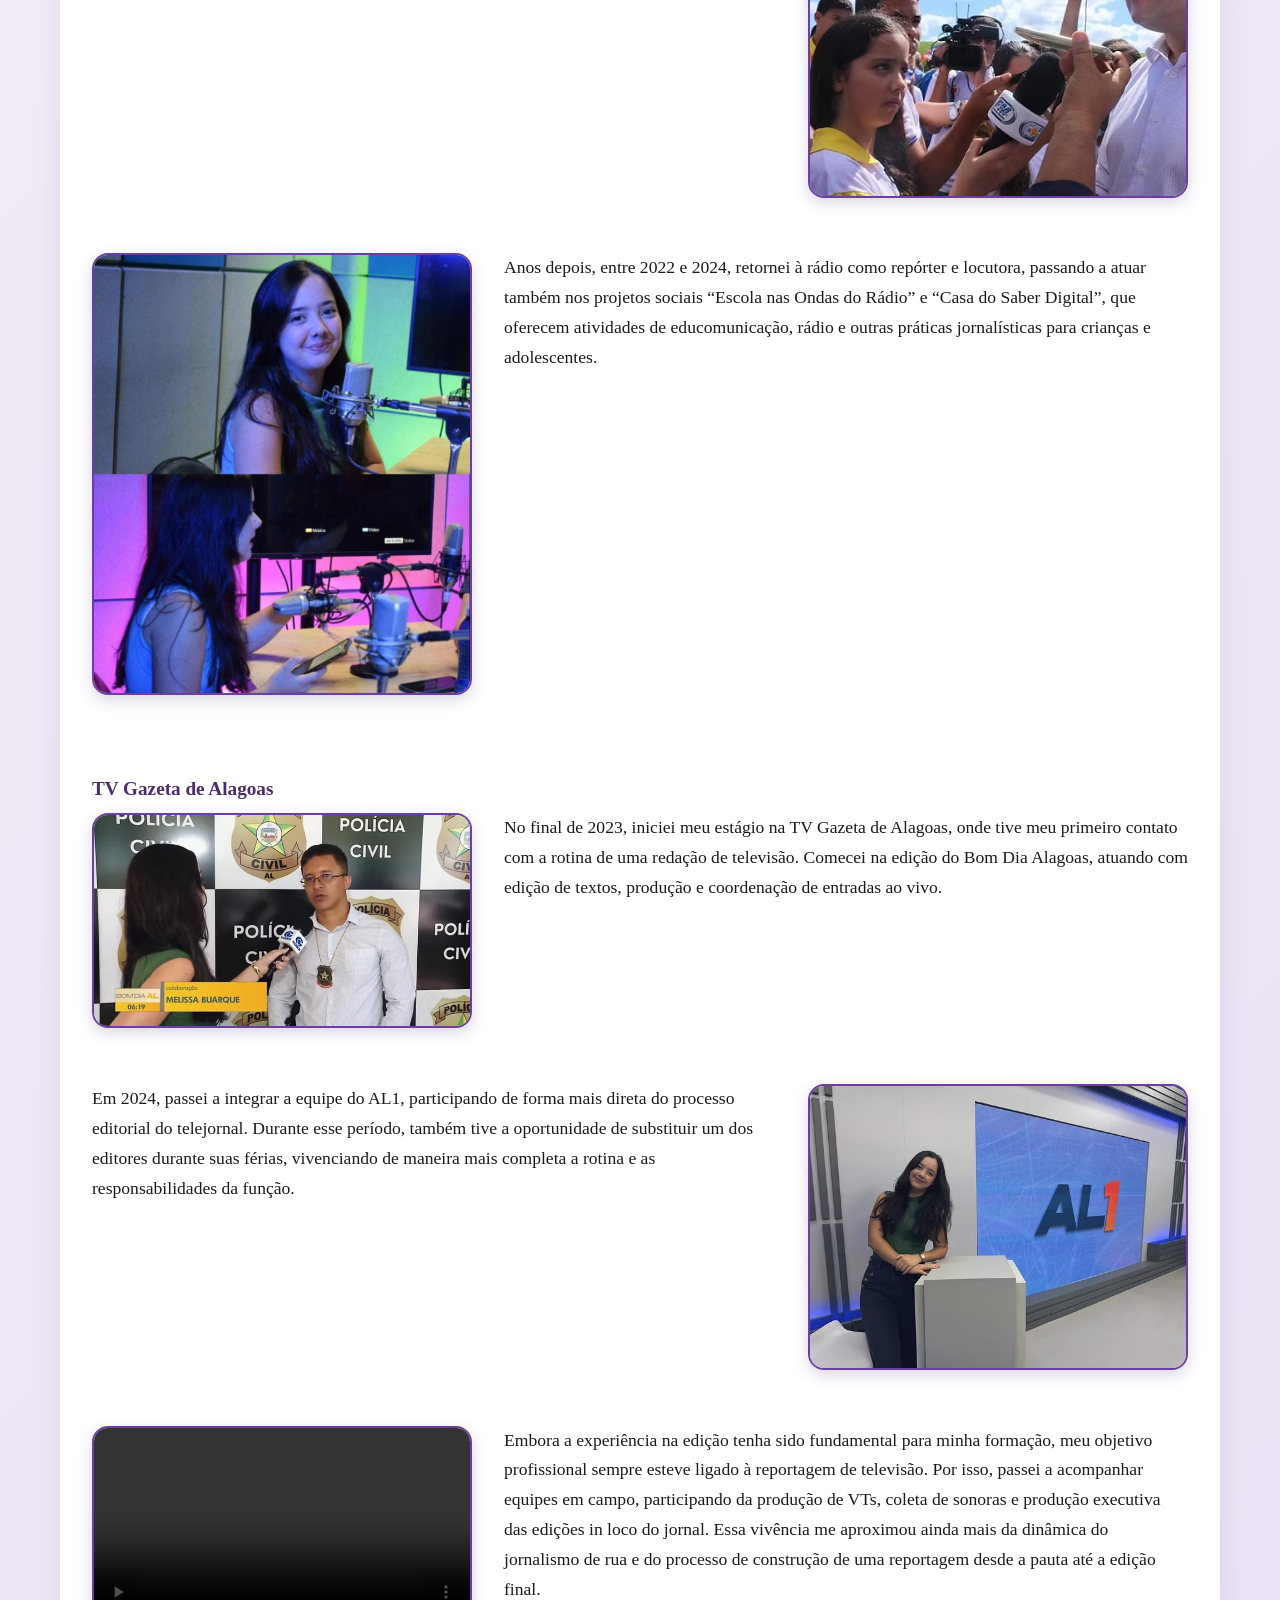
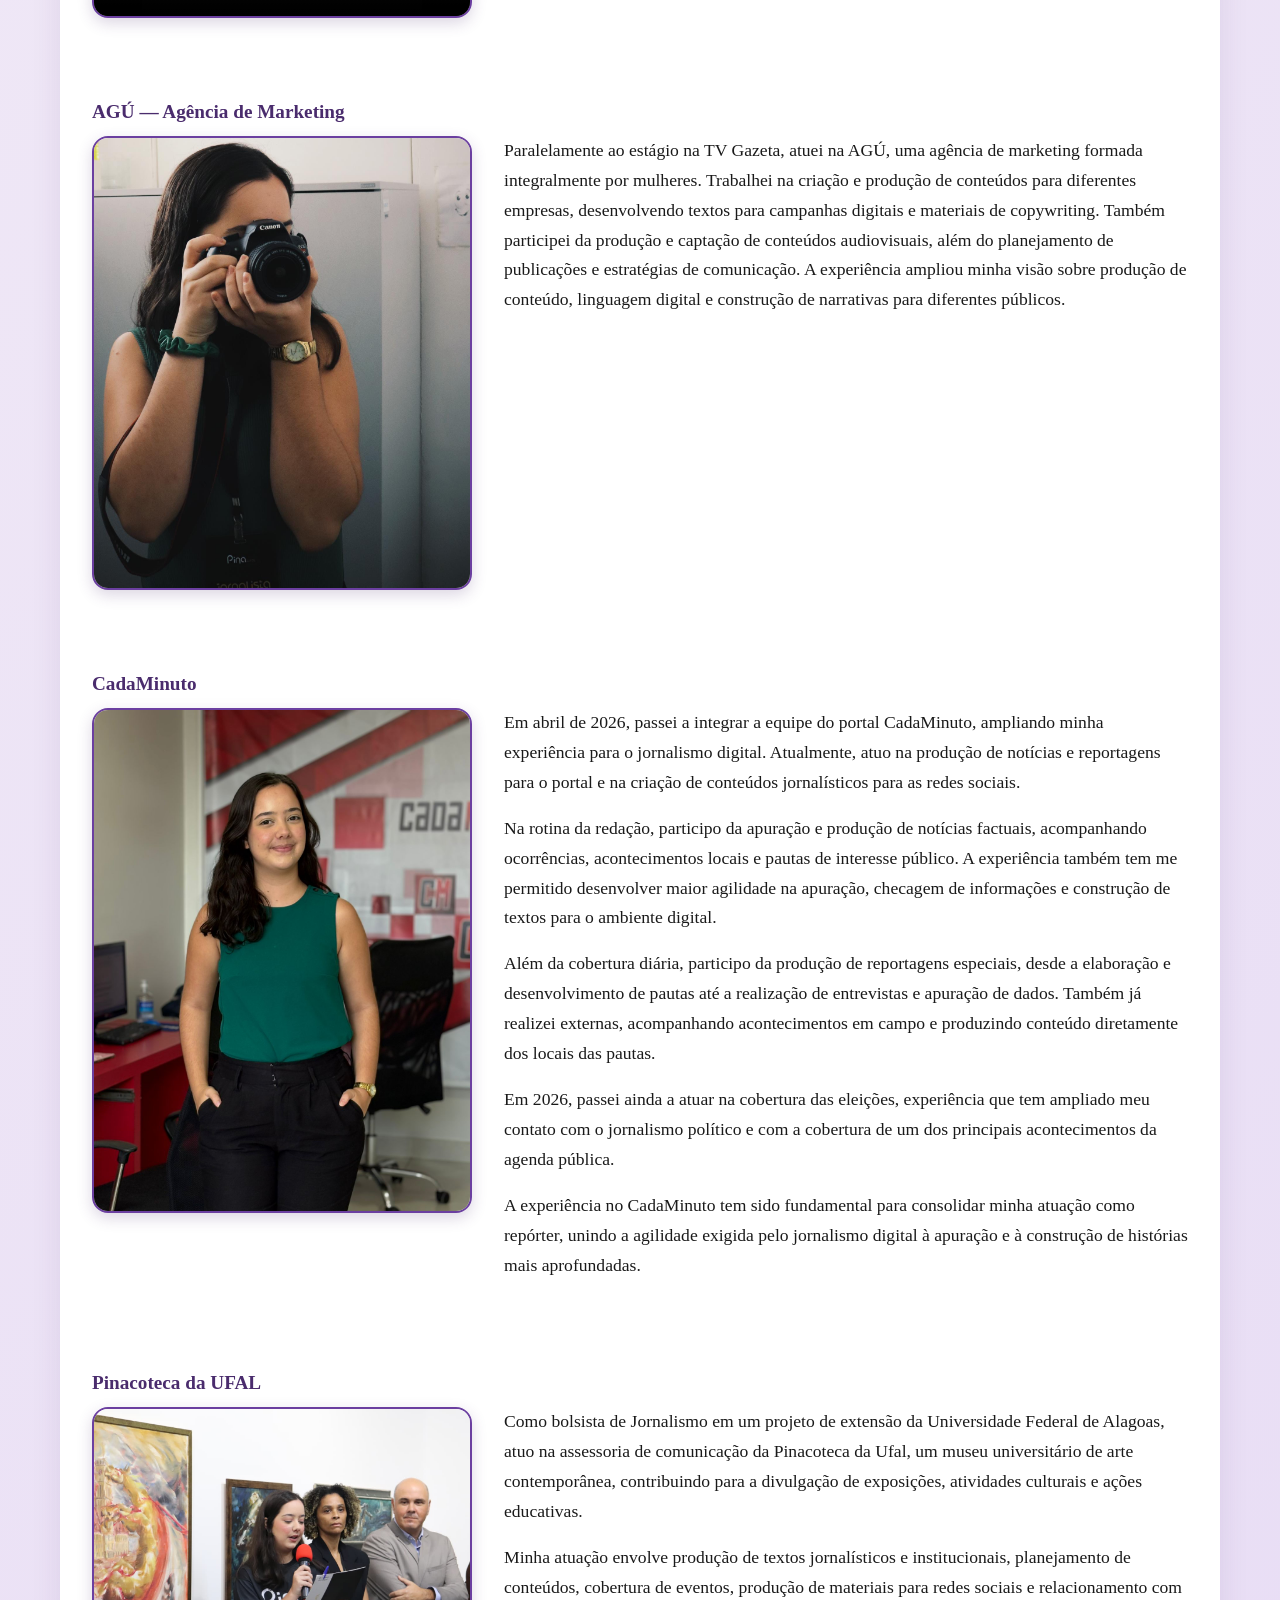
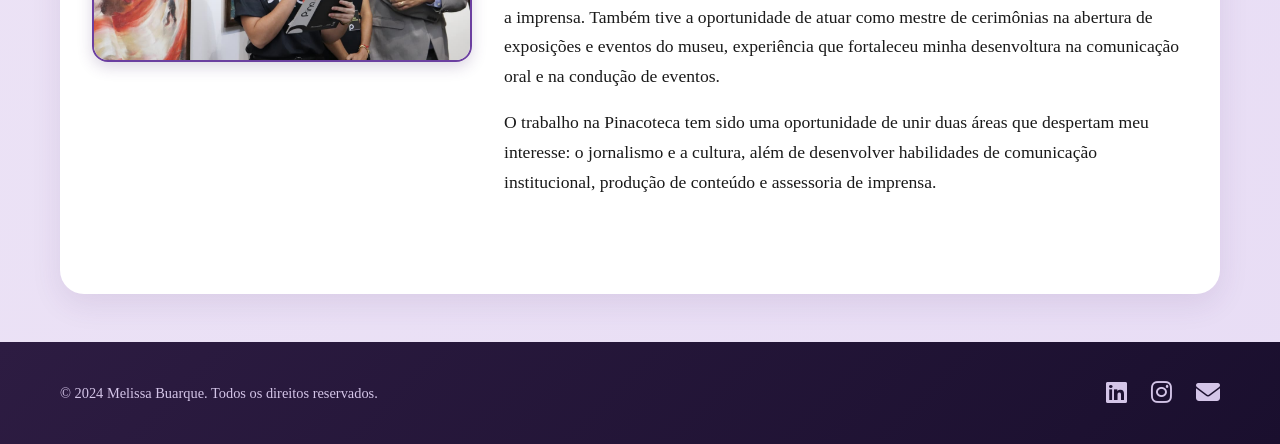
==== commit 7825f297: "docs: fix typos" ====
--- a/index.html
+++ b/index.html
@@ -147,7 +147,8 @@
                         <p>
                             Em 2024, passei a integrar a equipe do AL1, participando de forma mais direta do processo
                             editorial do telejornal. Durante esse período, também tive a oportunidade de substituir um
-                            dos editores durante suas férias, vivenciando de maneira mais completa
+                            dos editores durante suas férias, vivenciando de maneira mais completa a rotina e as
+                            responsabilidades da função.
                         </p>
                     </div>
 
@@ -169,7 +170,7 @@
                             Embora a experiência na edição tenha sido fundamental para minha formação, meu objetivo
                             profissional sempre esteve ligado à reportagem de televisão. Por isso, passei a acompanhar
                             equipes em campo, participando da produção de VTs, coleta de sonoras e produção executiva
-                            das edições in loco do . Essa vivência me aproximou ainda mais da dinâmica do jornalismo de
+                            das edições in loco do jornal. Essa vivência me aproximou ainda mais da dinâmica do jornalismo de
                             rua e do processo de construção de uma reportagem desde a pauta até a edição final.
                         </p>
                     </div>
--- a/css/style.css
+++ b/css/style.css
@@ -29,22 +29,32 @@
 /* HEADER E NAVEGAÇÃO                                           */
 /* ============================================================ */
 header {
+    position: fixed;
+    z-index: 100;
+    width: 100%;
+    top: 0;
     background: linear-gradient(135deg, #4a2c6d 0%, #7b2c8a 50%, #4a2c6d 100%);
     background-size: 200% 200%;
     animation: gradientShift 5s ease infinite;
     color: white;
-    padding: 3rem 0;
+    padding: 1rem 0;
     text-align: center;
     margin-bottom: 2rem;
-    position: relative;
     overflow: hidden;
 }
 
-header h1 {
-    font-size: 3rem;
-    margin-bottom: 0.5rem;
-    position: relative;
-    animation: fadeInDown 0.8s ease;
+header a {
+    font-size: 0.9rem;
+    text-decoration: none;
+    color: var(--muted);
+}
+
+.header-content {
+    display: flex;
+    flex-direction: row;
+    align-items: center;
+    justify-content: space-between;
+    gap: 1rem;
 }
 
 .tagline {
@@ -78,6 +88,44 @@
 }
 
 /* ============================================================ */
+/* MENU HAMBÚRGUER (mobile)                                     */
+/* ============================================================ */
+.hamburger {
+    display: none;
+    flex-direction: column;
+    gap: 5px;
+    cursor: pointer;
+    padding: 8px;
+    z-index: 200;
+}
+
+.hamburger span {
+    display: block;
+    width: 28px;
+    height: 3px;
+    background: white;
+    border-radius: 3px;
+    transition: all 0.3s ease;
+}
+
+.menu-toggle {
+    display: none;
+}
+
+/* Anima as barrinhas para virar um "X" quando aberto */
+.menu-toggle:checked ~ .hamburger span:nth-child(1) {
+    transform: translateY(8px) rotate(45deg);
+}
+
+.menu-toggle:checked ~ .hamburger span:nth-child(2) {
+    opacity: 0;
+}
+
+.menu-toggle:checked ~ .hamburger span:nth-child(3) {
+    transform: translateY(-8px) rotate(-45deg);
+}
+
+/* ============================================================ */
 /* PÁGINA – ESTRUTURA PRINCIPAL                          */
 /* ============================================================ */
 .page {
@@ -87,6 +135,7 @@
     margin: 2rem 0;
     box-shadow: 0 10px 30px rgba(74, 44, 109, 0.1);
     animation: fadeIn 1s ease;
+    margin-top: 120px; /* Espaço para o header fixo */
 }
 
 /* ----- INTRODUÇÃO (foto + texto) ----- */
@@ -445,6 +494,74 @@
     color: #6b3fa0;
     transform: translateY(-3px);
 }
+
+/* ============================================================ */
+        /* PÁGINA DE CONTATO — usa as mesmas cores/sombras do style.css */
+        /* ============================================================ */
+        .contato-intro {
+            text-align: center;
+            max-width: 700px;
+            margin: 0 auto 3rem;
+        }
+
+        .contato-grid {
+            display: grid;
+            grid-template-columns: repeat(3, 1fr);
+            gap: 2rem;
+        }
+
+        .contato-card {
+            background: #f5f0f7;
+            border: 2px solid transparent;
+            border-radius: 20px;
+            padding: 2.5rem 1.5rem;
+            text-align: center;
+            text-decoration: none;
+            color: #4a2c6d;
+            box-shadow: 0 5px 15px rgba(74, 44, 109, 0.1);
+            transition: all 0.3s ease;
+            display: flex;
+            flex-direction: column;
+            align-items: center;
+            gap: 0.8rem;
+        }
+
+        .contato-card:hover {
+            transform: translateY(-8px);
+            box-shadow: 0 10px 25px rgba(74, 44, 109, 0.25);
+            background: white;
+            border-color: #6b3fa0;
+        }
+
+        .contato-card i {
+            font-size: 2.5rem;
+            color: #6b3fa0;
+        }
+
+        .contato-label {
+            font-weight: 600;
+            font-size: 1.1rem;
+        }
+
+        .contato-detail {
+            font-size: 0.9rem;
+            color: #666;
+            word-break: break-word;
+        }
+
+        .contato-cta {
+            text-align: center;
+            margin-top: 3rem;
+            padding-top: 2rem;
+            border-top: 2px solid #e8ddf5;
+            color: #555;
+        }
+
+        @media (max-width: 767px) {
+            .contato-grid {
+                grid-template-columns: 1fr;
+            }
+        }
 
 /* ============================================================ */
 /* ANIMAÇÕES                                                    */
@@ -534,7 +651,6 @@
 
 /* TABLET */
 @media (max-width: 1023px) {
-
     header h1 {
         font-size: 2.5rem;
     }
@@ -554,34 +670,56 @@
     .conteudo-card {
         grid-template-columns: 200px 1fr;
     }
-
-}
-
+}
 
 /* MOBILE */
 @media (max-width: 767px) {
-
-    header {
-        padding: 2rem 0;
+        header {
+        padding: 0.8rem 0;
     }
 
     header h1 {
-        font-size: 2rem;
+        font-size: 1.5rem;
     }
 
     .tagline {
-        font-size: 1rem;
+        font-size: 0.9rem;
+        margin-bottom: 0;
+    }
+
+    .header-content {
+        position: relative;
+        flex-wrap: wrap;
+    }
+
+    .hamburger {
+        display: flex;
+    }
+
+    .categoria-header h2::after {
+        width: 100%;   /* ou um valor fixo menor, tipo 250px */
     }
 
     nav {
         flex-direction: column;
         align-items: center;
+        max-height: 0;
+        overflow: hidden;
+        width: 100%;
+        transition: max-height 0.3s ease;
+    }
+
+    .menu-toggle:checked ~ nav {
+        max-height: 300px;
+        margin-top: 1rem;
     }
 
     nav a {
         margin: 0;
-    }
-
+        padding: 10px 20px;
+        width: 100%;
+        text-align: center;
+    }
     .page {
         padding: 1.2rem;
     }
@@ -651,5 +789,4 @@
         left: 15px;
         bottom: 15px;
     }
-
 }
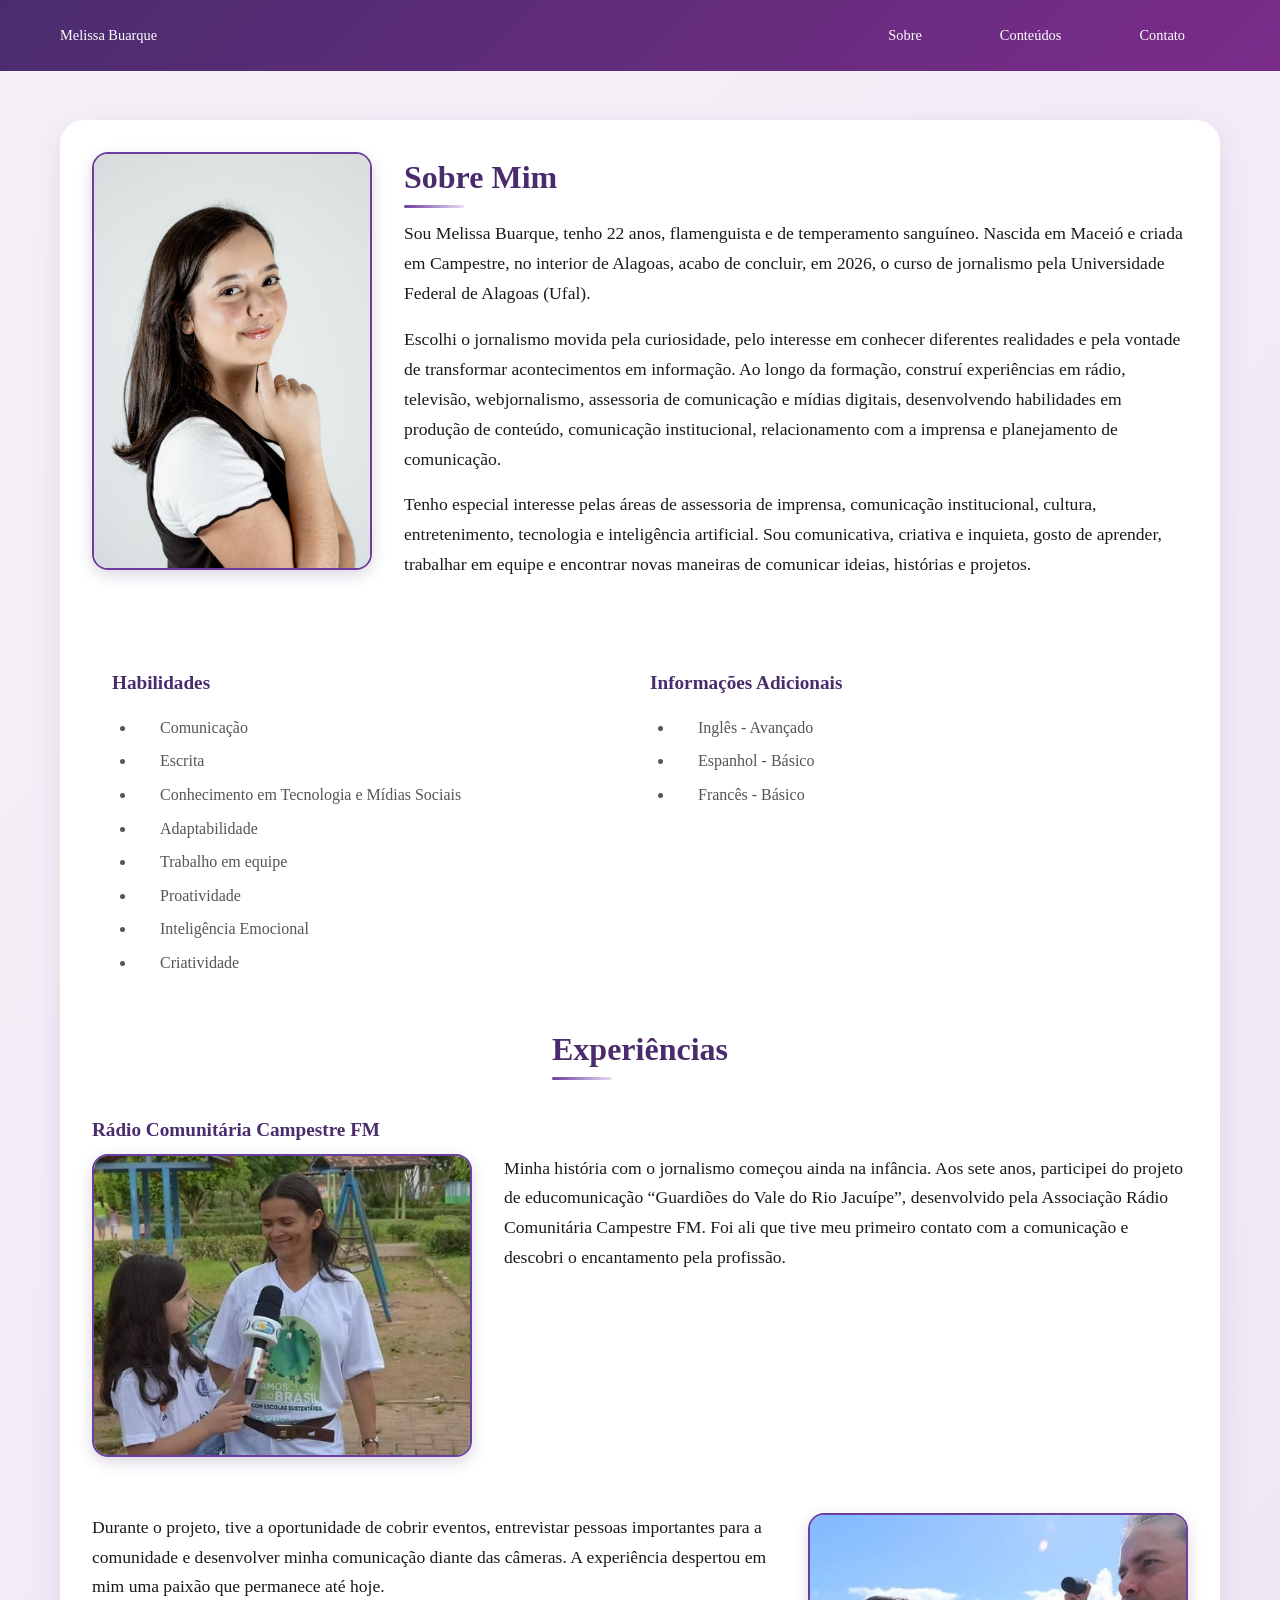
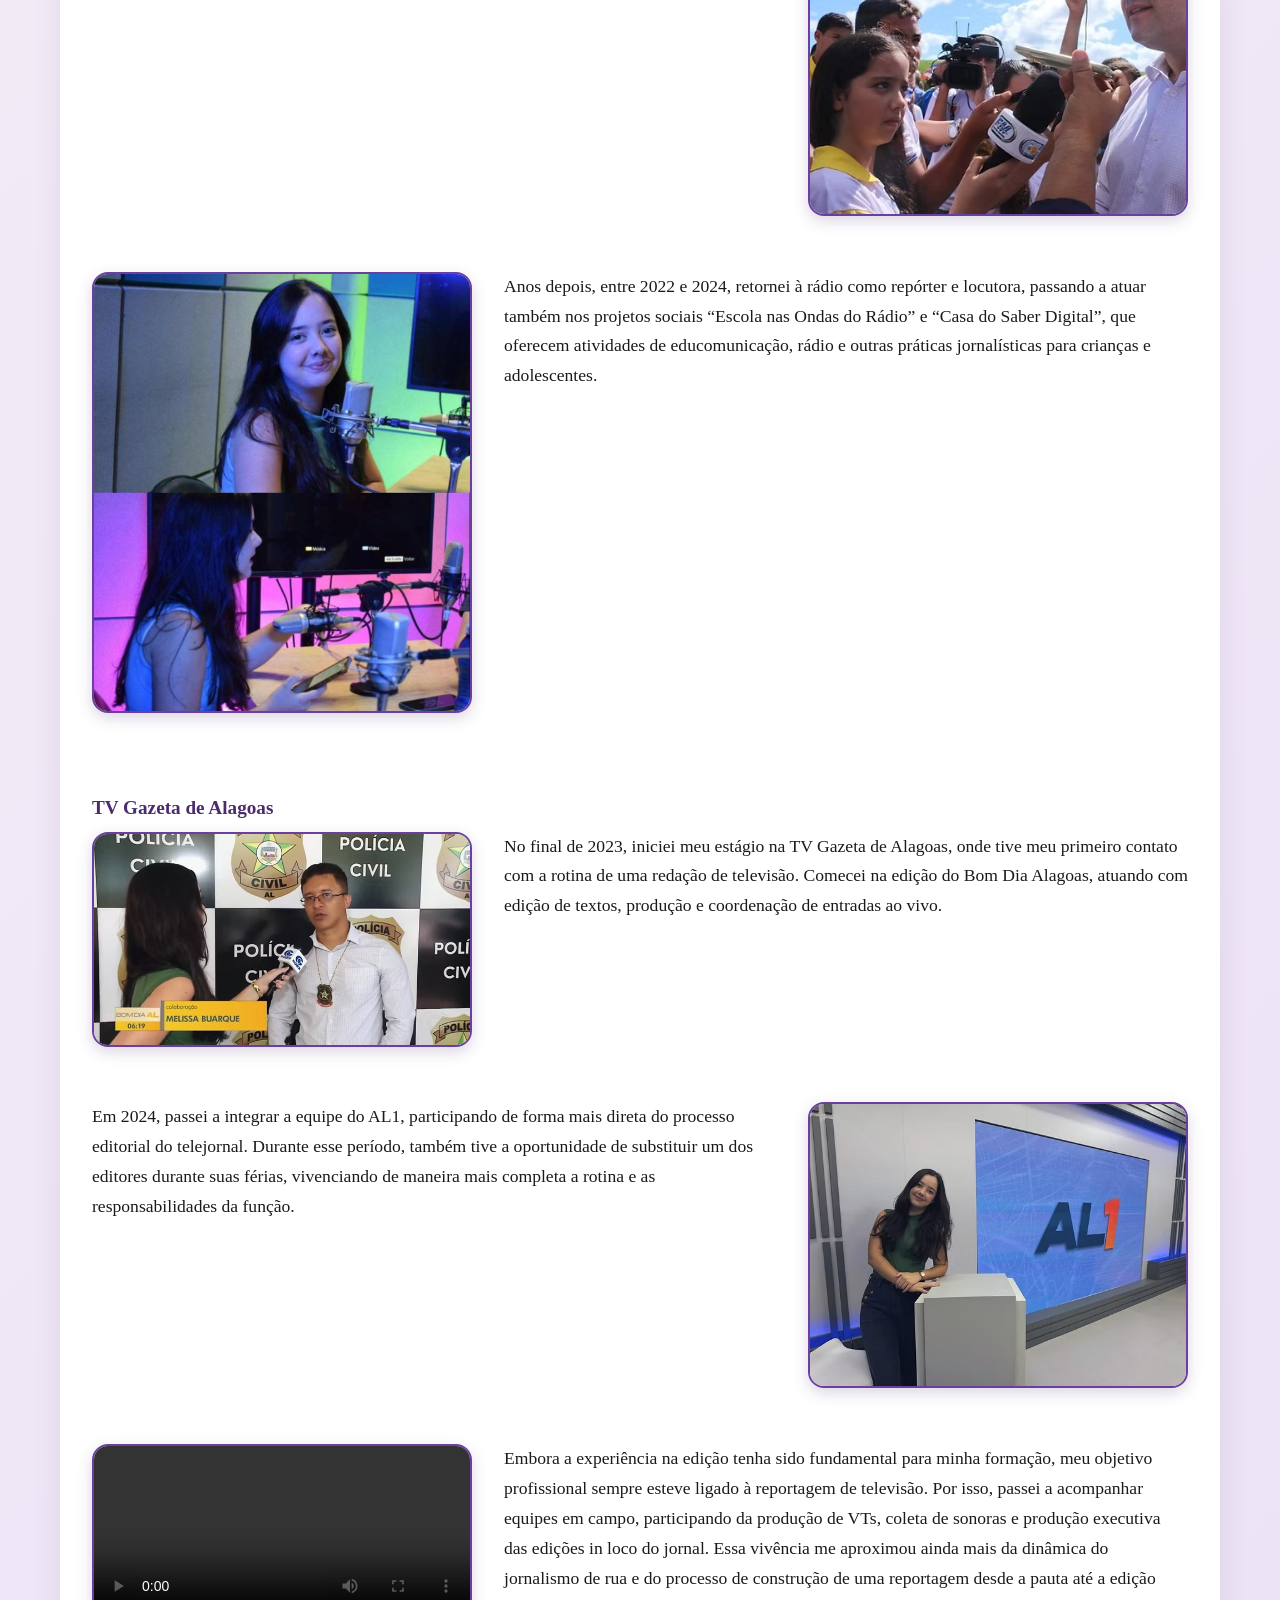
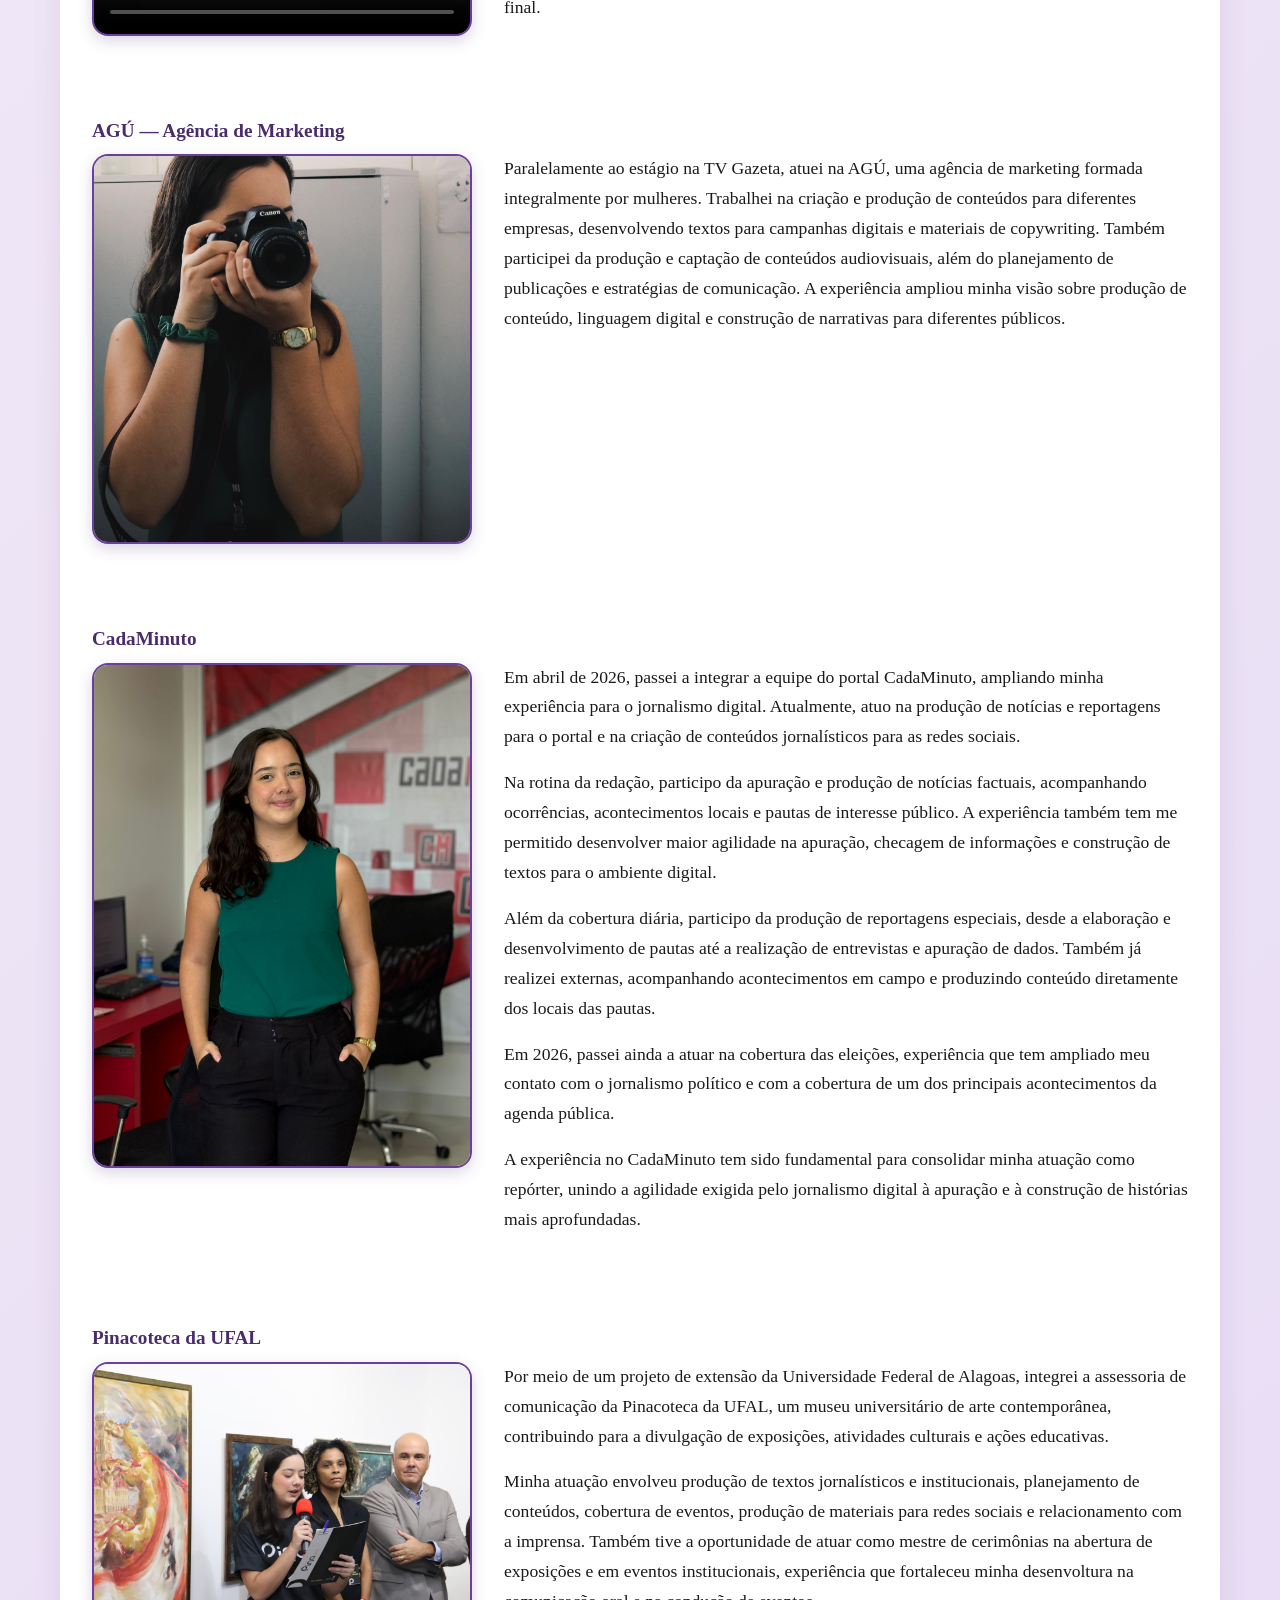
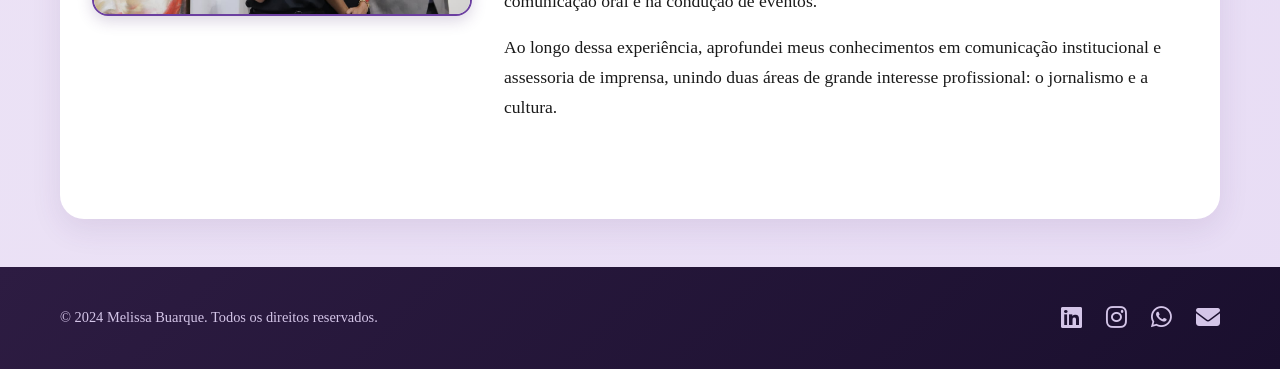
==== commit ce986aba: "content: updates portfolio infos" ====
--- a/index.html
+++ b/index.html
@@ -25,22 +25,24 @@
                 <div class="texto">
                     <h2>Sobre Mim</h2>
                     <p>
-                        Sou Melissa Buarque, tenho 21 anos, flamenguista e de temperamento sanguíneo. Nascida em Maceió
-                        e criada em Campestre, no interior de Alagoas, sou concluinte de jornalismo pela Universidade
-                        Federal de Alagoas (Ufal).
+                        Sou Melissa Buarque, tenho 22 anos, flamenguista e de temperamento sanguíneo. Nascida em Maceió
+                        e criada em Campestre, no interior de Alagoas, acabo de concluir, em 2026, o curso de jornalismo
+                        pela Universidade Federal de Alagoas (Ufal).
                     </p>
 
                     <p>
-                        Escolhi o jornalismo movida pela curiosidade e pela vontade de contar histórias que passam
-                        despercebidas, conhecer diferentes realidades e transformar acontecimentos em informação. Ao
-                        longo da formação, acumulei experiências em rádio, televisão, webjornalismo, assessoria de
-                        comunicação e mídias digitais.
+                        Escolhi o jornalismo movida pela curiosidade, pelo interesse em conhecer diferentes realidades e
+                        pela vontade de transformar acontecimentos em informação. Ao longo da formação, construí
+                        experiências em rádio, televisão, webjornalismo, assessoria de comunicação e mídias digitais,
+                        desenvolvendo habilidades em produção de conteúdo, comunicação institucional, relacionamento com
+                        a imprensa e planejamento de comunicação.
                     </p>
 
                     <p>
-                        Tenho especial interesse por jornalismo investigativo, cultura, entretenimento, tecnologia e
-                        inteligência artificial. Sou comunicativa, inquieta e gosto de aprender na prática, trabalhar em
-                        equipe e explorar novas formas de contar histórias.
+                        Tenho especial interesse pelas áreas de assessoria de imprensa, comunicação institucional,
+                        cultura, entretenimento, tecnologia e inteligência artificial. Sou comunicativa, criativa e
+                        inquieta, gosto de aprender, trabalhar em equipe e encontrar novas maneiras de comunicar ideias,
+                        histórias e projetos.
                     </p>
                 </div>
             </div>
@@ -65,7 +67,7 @@
                     <ul>
                         <li>Inglês - Avançado</li>
                         <li>Espanhol - Básico</li>
-                        <li>Interesse em entretenimento, cultura, tecnologia e esportes.</li>
+                        <li>Francês - Básico</li>
                     </ul>
                 </div>
             </div>
@@ -170,7 +172,8 @@
                             Embora a experiência na edição tenha sido fundamental para minha formação, meu objetivo
                             profissional sempre esteve ligado à reportagem de televisão. Por isso, passei a acompanhar
                             equipes em campo, participando da produção de VTs, coleta de sonoras e produção executiva
-                            das edições in loco do jornal. Essa vivência me aproximou ainda mais da dinâmica do jornalismo de
+                            das edições in loco do jornal. Essa vivência me aproximou ainda mais da dinâmica do
+                            jornalismo de
                             rua e do processo de construção de uma reportagem desde a pauta até a edição final.
                         </p>
                     </div>
@@ -182,7 +185,7 @@
 
                 <div class="exp-bloco">
                     <div class="imagem">
-                        <img src="fotos-mel/mel-7.jpeg" alt="Melissa Buarque" id="foto-perfil">
+                        <img src="fotos-mel/mel-7.jpeg" alt="Melissa Buarque" id="foto-perfil-7">
                     </div>
 
                     <div class="texto">
@@ -253,24 +256,24 @@
 
                     <div class="texto">
                         <p>
-                            Como bolsista de Jornalismo em um projeto de extensão da Universidade Federal de Alagoas,
-                            atuo na assessoria de comunicação da Pinacoteca da Ufal, um museu universitário de arte
-                            contemporânea, contribuindo para a divulgação de exposições, atividades culturais e ações
-                            educativas.
-                        </p>
-
-                        <p>
-                            Minha atuação envolve produção de textos jornalísticos e institucionais, planejamento de
+                            Por meio de um projeto de extensão da Universidade Federal de Alagoas, integrei a assessoria
+                            de comunicação da Pinacoteca da UFAL, um museu universitário de arte contemporânea,
+                            contribuindo para a divulgação de exposições, atividades culturais e ações educativas.
+
+                        </p>
+
+                        <p>
+                            Minha atuação envolveu produção de textos jornalísticos e institucionais, planejamento de
                             conteúdos, cobertura de eventos, produção de materiais para redes sociais e relacionamento
                             com a imprensa. Também tive a oportunidade de atuar como mestre de cerimônias na abertura de
-                            exposições e eventos do museu, experiência que fortaleceu minha desenvoltura na comunicação
-                            oral e na condução de eventos.
-                        </p>
-
-                        <p>
-                            O trabalho na Pinacoteca tem sido uma oportunidade de unir duas áreas que despertam meu
-                            interesse: o jornalismo e a cultura, além de desenvolver habilidades de comunicação
-                            institucional, produção de conteúdo e assessoria de imprensa.
+                            exposições e em eventos institucionais, experiência que fortaleceu minha desenvoltura na
+                            comunicação oral e na condução de eventos.
+                        </p>
+
+                        <p>
+                            Ao longo dessa experiência, aprofundei meus conhecimentos em comunicação institucional e
+                            assessoria de imprensa, unindo duas áreas de grande interesse profissional: o jornalismo e a
+                            cultura.
                         </p>
                     </div>
                 </div>
--- a/css/style.css
+++ b/css/style.css
@@ -162,6 +162,17 @@
     transition: box-shadow 0.3s ease;
 }
 
+#foto-perfil-7 {
+    width: 100%;
+    max-width: 400px;
+    height: 390px;
+    border-radius: 16px;
+    object-fit: cover;
+    border: 2px solid #6b3fa0;
+    box-shadow: 0 5px 15px rgba(74, 44, 109, 0.2);
+    transition: box-shadow 0.3s ease;
+}
+
 #foto-perfil:hover {
     box-shadow: 0 8px 25px rgba(74, 44, 109, 0.3);
 }
@@ -506,11 +517,15 @@
 
         .contato-grid {
             display: grid;
-            grid-template-columns: repeat(3, 1fr);
+            grid-template-columns: repeat(2, minmax(0, 1fr));
             gap: 2rem;
+            max-width: 600px;
+            margin: 0 auto;
         }
 
         .contato-card {
+            box-sizing: border-box;
+            aspect-ratio: 1;
             background: #f5f0f7;
             border: 2px solid transparent;
             border-radius: 20px;
@@ -523,6 +538,7 @@
             display: flex;
             flex-direction: column;
             align-items: center;
+            justify-content: center;
             gap: 0.8rem;
         }
 
@@ -559,7 +575,11 @@
 
         @media (max-width: 767px) {
             .contato-grid {
-                grid-template-columns: 1fr;
+                gap: 1rem;
+            }
+
+            .contato-card {
+                padding: 1rem;
             }
         }
 
